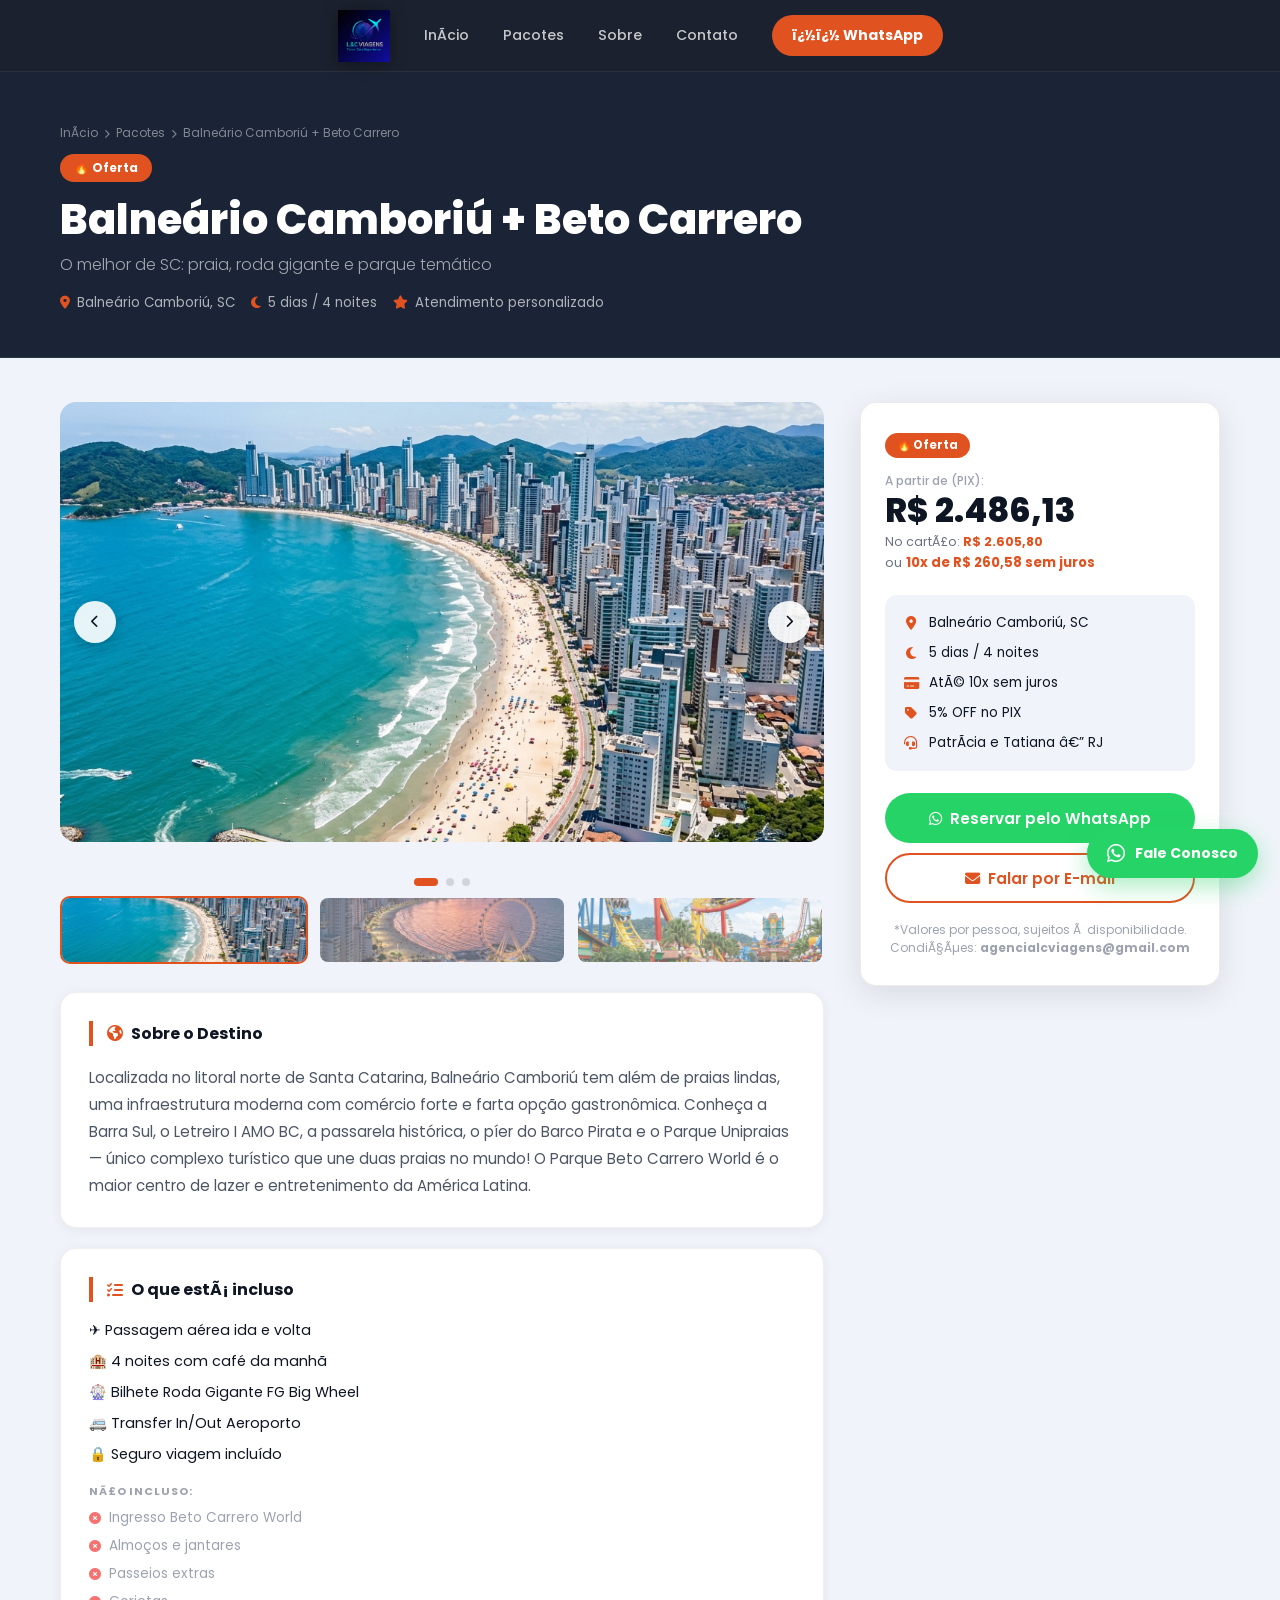
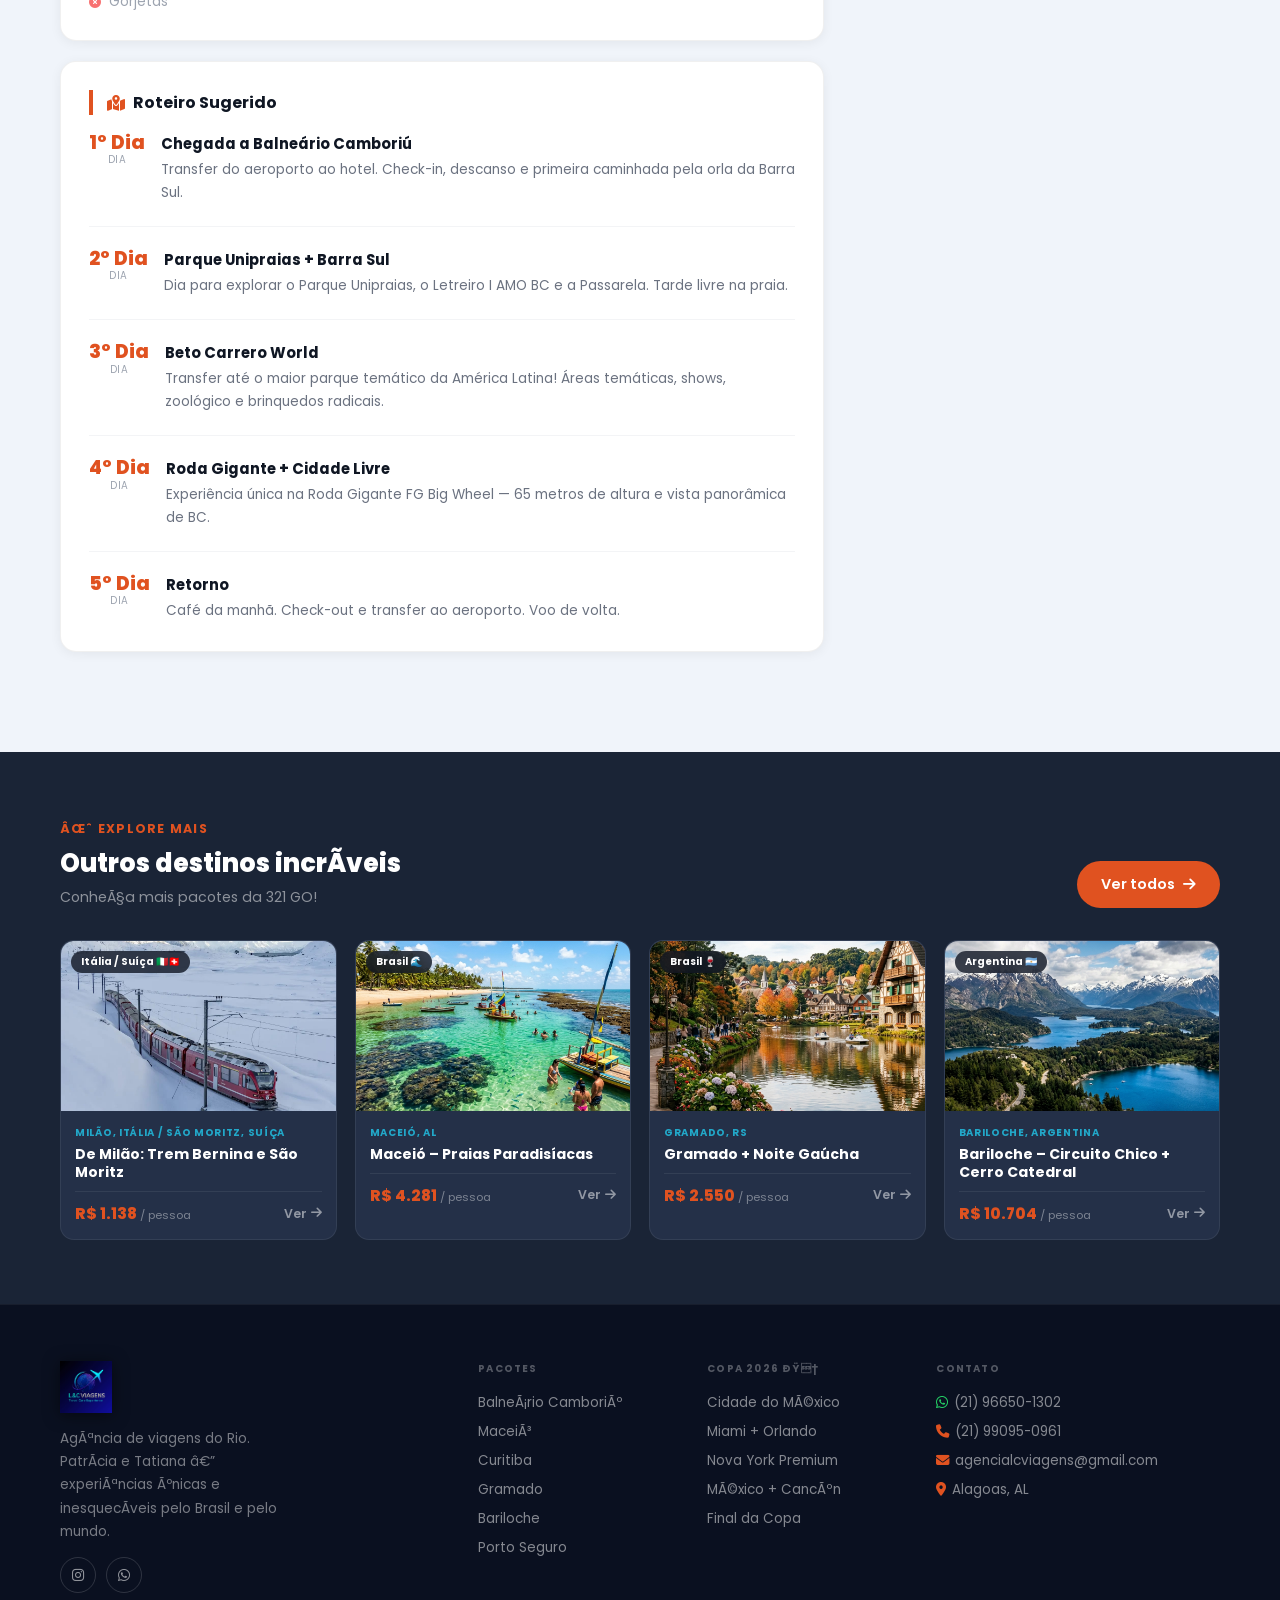
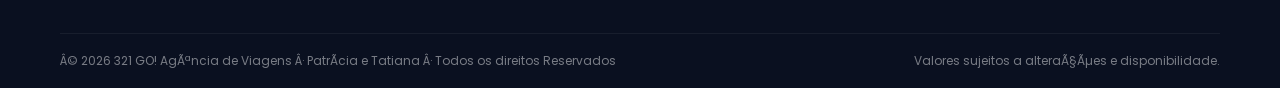
==== pacote.html @ 17bfba1d "LC Viagens - site inicial com pacotes, logo e fotos do cliente" ====
﻿<!DOCTYPE html>
<html lang="pt-BR">
<head>
    <meta charset="UTF-8">
    <meta name="viewport" content="width=device-width, initial-scale=1.0">
    <title>Pacote â€” 321 GO! AgÃªncia de Viagens</title>
    <meta name="description" content="Confira todos os detalhes deste pacote exclusivo da 321 GO! AgÃªncia de Viagens â€” PatrÃ­cia e Tatiana. Rio de Janeiro.">
    <link rel="preconnect" href="https://fonts.googleapis.com">
    <link rel="preconnect" href="https://fonts.gstatic.com" crossorigin>
    <link href="https://fonts.googleapis.com/css2?family=Poppins:ital,wght@0,300;0,400;0,500;0,600;0,700;0,800;1,300;1,400&display=swap" rel="stylesheet">
    <link rel="preload" href="https://cdnjs.cloudflare.com/ajax/libs/font-awesome/6.4.0/css/all.min.css" as="style" onload="this.onload=null;this.rel='stylesheet'">
    <noscript><link rel="stylesheet" href="https://cdnjs.cloudflare.com/ajax/libs/font-awesome/6.4.0/css/all.min.css"></noscript>
    <script src="js/database.js"></script>
    <script src="editor.js?v=8" defer></script>


    <style>
        *, *::before, *::after { margin: 0; padding: 0; box-sizing: border-box; }
        :root {
            --orange:    #E05220;
            --orange-d:  #c04418;
            --blue:      #22A8C9;
            --blue-d:    #178aaa;
            --dark:      #0f1623;
            --dark-2:    #1a2436;
            --dark-3:    #243048;
            --mid:       #3a4a65;
            --light:     #f0f4fa;
            --white:     #ffffff;
            --gold:      #f5c842;
            --wa:        #25D366;
            --r:         16px;
            --hh:        72px;
        }
        html { scroll-behavior: smooth; }
        body {
            font-family: 'Poppins', -apple-system, BlinkMacSystemFont, sans-serif;
            background: var(--light);
            color: var(--dark);
            overflow-x: hidden;
        }
        img { display: block; max-width: 100%; }
        a { text-decoration: none; color: inherit; }
        ul { list-style: none; }
        .container { max-width: 1200px; margin: 0 auto; padding: 0 20px; }

        /* â”€ BTN â”€ */
        .btn {
            display: inline-flex; align-items: center; gap: 8px;
            padding: 13px 24px; border-radius: 50px; font-size: .9rem;
            font-weight: 600; border: none; cursor: pointer;
            transition: all .22s; font-family: inherit;
        }
        .btn-wa     { background: var(--wa); color: #fff; }
        .btn-wa:hover { filter: brightness(1.08); transform: translateY(-2px); box-shadow: 0 8px 22px rgba(37,211,102,.35); }
        .btn-orange { background: var(--orange); color: #fff; }
        .btn-orange:hover { background: var(--orange-d); transform: translateY(-2px); }
        .btn-outline { background: transparent; color: var(--orange); border: 2px solid var(--orange); }
        .btn-outline:hover { background: var(--orange); color: #fff; }
        .btn-block  { width: 100%; justify-content: center; }

        /* â”€ HEADER â”€ */
        #hdr {
            position: sticky; top: 0; height: var(--hh);
            background: rgba(15,22,35,.95); backdrop-filter: blur(16px);
            border-bottom: 1px solid rgba(255,255,255,.07); z-index: 900;
            display: flex; align-items: center;
        }
        .hdr-inner { display: flex; align-items: center; justify-content: space-between; gap: 20px; height: 100%; }
        .hdr-logo img { height: 52px; width: auto; filter: drop-shadow(0 2px 8px rgba(0,0,0,.4)); }
        .hdr-nav { display: flex; align-items: center; gap: 6px; }
        .hdr-nav a { padding: 8px 14px; border-radius: 8px; font-size: .88rem; font-weight: 500; color: rgba(255,255,255,.75); transition: all .2s; }
        .hdr-nav a:hover { color: #fff; background: rgba(255,255,255,.08); }
        .hdr-cta { padding: 10px 20px; background: var(--orange); color: #fff; border-radius: 50px; font-size: .88rem; font-weight: 700; transition: all .22s; }
        .hdr-cta:hover { background: var(--orange-d); transform: translateY(-1px); }
        .burger { display: none; flex-direction: column; gap: 5px; padding: 6px; background: none; border: none; cursor: pointer; }
        .burger span { display: block; width: 22px; height: 2px; background: #fff; border-radius: 2px; transition: all .3s; }

        /* mobile panel */
        #mpanel { display: none; position: fixed; top: var(--hh); left: 0; right: 0; background: rgba(15,22,35,.98); backdrop-filter: blur(20px); padding: 16px 20px 24px; z-index: 899; flex-direction: column; gap: 2px; border-bottom: 1px solid rgba(255,255,255,.08); }
        #mpanel.open { display: flex; }
        #mpanel a { padding: 13px 16px; font-size: .95rem; font-weight: 600; color: rgba(255,255,255,.8); border-radius: 12px; }
        #mpanel a:hover { background: rgba(255,255,255,.06); color: #fff; }

        /* â”€ HERO MINI â”€ */
        .hero-mini { background: var(--dark-2); padding: 52px 0 44px; color: #fff; border-bottom: 1px solid rgba(255,255,255,.07); }
        .breadcrumb { font-size: 12px; color: rgba(255,255,255,.45); margin-bottom: 12px; display: flex; align-items: center; gap: 6px; flex-wrap: wrap; }
        .breadcrumb a { color: rgba(255,255,255,.45); transition: color .2s; }
        .breadcrumb a:hover { color: var(--orange); }
        .hero-mini h1 { font-size: clamp(1.6rem, 3.5vw, 2.6rem); font-weight: 800; margin-bottom: 8px; line-height: 1.15; }
        .hero-mini-sub { font-size: 1rem; color: rgba(255,255,255,.6); font-weight: 300; margin-bottom: 16px; }
        .hero-meta { display: flex; flex-wrap: wrap; gap: 16px; }
        .meta-tag { display: flex; align-items: center; gap: 7px; font-size: .83rem; color: rgba(255,255,255,.65); }
        .meta-tag i { color: var(--orange); }
        .pkg-badge-hero {
            display: inline-block; padding: 5px 14px; border-radius: 50px; font-size: .75rem; font-weight: 700;
            background: var(--orange); color: #fff; margin-bottom: 14px;
        }

        /* â”€ LAYOUT â”€ */
        .pkg-layout { display: grid; grid-template-columns: 1fr 360px; gap: 36px; padding: 44px 0 80px; align-items: start; }

        /* â”€ CAROUSEL â”€ */
        .carousel { border-radius: var(--r); overflow: hidden; margin-bottom: 24px; position: relative; background: var(--dark); }
        .carousel-track { display: flex; transition: transform .42s cubic-bezier(.4,0,.2,1); }
        .carousel-slide { flex: 0 0 100%; }
        .carousel-slide img { width: 100%; height: 440px; object-fit: cover; display: block; }
        .car-btn {
            position: absolute; top: 50%; transform: translateY(-50%);
            width: 42px; height: 42px; border-radius: 50%;
            background: rgba(255,255,255,.9); border: none; cursor: pointer;
            display: flex; align-items: center; justify-content: center;
            color: var(--dark); font-size: 13px; transition: all .2s; z-index: 2;
            box-shadow: 0 4px 14px rgba(0,0,0,.2);
        }
        .car-btn:hover { background: var(--orange); color: #fff; }
        .car-prev { left: 14px; } .car-next { right: 14px; }
        .car-dots { display: flex; justify-content: center; gap: 8px; padding: 12px 0 0; }
        .car-dot { width: 8px; height: 8px; border-radius: 50%; background: #d1d5db; cursor: pointer; transition: all .2s; }
        .car-dot.on { background: var(--orange); width: 24px; border-radius: 4px; }
        .thumbs { display: flex; gap: 10px; margin-top: 10px; }
        .thumb { flex: 1; height: 68px; border-radius: 10px; overflow: hidden; cursor: pointer; border: 2px solid transparent; transition: all .2s; opacity: .6; }
        .thumb img { width: 100%; height: 100%; object-fit: cover; }
        .thumb.on { border-color: var(--orange); opacity: 1; }

        /* â”€ CONTENT BLOCKS â”€ */
        .cblock { background: var(--white); border-radius: var(--r); padding: 28px; margin-bottom: 20px; box-shadow: 0 2px 12px rgba(0,0,0,.06); border: 1px solid rgba(0,0,0,.06); }
        .cblock-title { font-size: 1rem; font-weight: 700; color: var(--dark); border-left: 4px solid var(--orange); padding-left: 14px; margin-bottom: 18px; display: flex; align-items: center; gap: 8px; }
        .pkg-desc { font-size: .94rem; color: #4b5563; line-height: 1.8; }

        .incluso-list { display: flex; flex-direction: column; gap: 10px; }
        .incluso-list li { display: flex; align-items: flex-start; gap: 10px; font-size: .9rem; color: var(--dark); }
        .incluso-list li i { color: var(--wa); font-size: 13px; flex-shrink: 0; margin-top: 2px; }
        .nao-incluso-label { font-size: 11px; font-weight: 700; text-transform: uppercase; letter-spacing: .08em; color: #9ca3af; margin-top: 18px; margin-bottom: 8px; display: block; }
        .nao-incluso-list { display: flex; flex-direction: column; gap: 8px; }
        .nao-incluso-list li { display: flex; align-items: center; gap: 8px; font-size: .85rem; color: #9ca3af; }
        .nao-incluso-list li i { color: #f87171; font-size: 12px; flex-shrink: 0; }

        /* roteiro */
        .rot-item { display: flex; gap: 16px; padding-bottom: 22px; margin-bottom: 22px; border-bottom: 1px solid #f3f4f6; }
        .rot-item:last-child { border-bottom: none; margin-bottom: 0; padding-bottom: 0; }
        .rot-day { flex-shrink: 0; text-align: center; min-width: 44px; }
        .rot-day-num { font-size: 1.2rem; font-weight: 800; color: var(--orange); line-height: 1; }
        .rot-day-lbl { font-size: 10px; text-transform: uppercase; letter-spacing: .06em; color: #9ca3af; }
        .rot-body h4 { font-size: .93rem; font-weight: 700; color: var(--dark); margin-bottom: 4px; }
        .rot-body p  { font-size: .85rem; color: #6b7280; line-height: 1.65; }

        /* â”€ SIDEBAR â”€ */
        .sidebar { position: sticky; top: calc(var(--hh) + 20px); }
        .price-card { background: var(--white); border-radius: var(--r); padding: 28px 24px; box-shadow: 0 8px 32px rgba(0,0,0,.1); border: 1px solid rgba(0,0,0,.08); }
        .price-from { font-size: .75rem; color: #9ca3af; margin-bottom: 4px; font-weight: 500; }
        .price-pix  { font-size: .78rem; color: #6b7280; margin-bottom: 2px; }
        .price-pix strong { color: var(--orange); }
        .price-num  { font-size: 2.1rem; font-weight: 800; color: var(--dark); line-height: 1; margin-bottom: 6px; }
        .price-parc { font-size: .82rem; color: #6b7280; margin-bottom: 22px; }
        .price-parc strong { color: var(--orange); }
        .price-meta { display: flex; flex-direction: column; gap: 10px; margin-bottom: 22px; padding: 18px; background: var(--light); border-radius: 12px; }
        .pm-row { display: flex; align-items: center; gap: 10px; font-size: .85rem; color: var(--dark); }
        .pm-row i { color: var(--orange); width: 16px; text-align: center; flex-shrink: 0; }
        .price-card .btn { width: 100%; justify-content: center; margin-bottom: 10px; height: 50px; font-size: .95rem; }
        .price-note { font-size: .75rem; color: #9ca3af; text-align: center; margin-top: 8px; }
        .price-badge { display: inline-block; padding: 4px 12px; background: var(--orange); color: #fff; border-radius: 50px; font-size: .72rem; font-weight: 700; margin-bottom: 14px; }

        /* â”€ OUTROS PACOTES â”€ */
        .outros { background: var(--dark-2); padding: 64px 0; }
        .outros-hdr { display: flex; align-items: flex-end; justify-content: space-between; gap: 20px; margin-bottom: 32px; }
        .outros-hdr h2 { font-size: 1.6rem; font-weight: 800; color: #fff; }
        .outros-hdr p { font-size: .88rem; color: rgba(255,255,255,.5); margin-top: 4px; }
        .cards-row { display: grid; grid-template-columns: repeat(4,1fr); gap: 18px; }

        .card-link { display: block; border-radius: 14px; overflow: hidden; background: var(--dark-3); border: 1px solid rgba(255,255,255,.07); transition: all .3s; color: inherit; }
        .card-link:hover { transform: translateY(-6px); border-color: rgba(224,82,32,.3); box-shadow: 0 16px 40px rgba(0,0,0,.3); }
        .card-img { position: relative; height: 170px; overflow: hidden; }
        .card-img img { width: 100%; height: 100%; object-fit: cover; transition: transform .45s; }
        .card-link:hover .card-img img { transform: scale(1.07); }
        .card-flag { position: absolute; top: 10px; left: 10px; background: rgba(15,22,35,.8); backdrop-filter: blur(6px); padding: 3px 10px; border-radius: 50px; font-size: 10px; font-weight: 700; color: #fff; white-space: nowrap; }
        .card-body { padding: 14px; }
        .card-dest  { font-size: 10px; color: #22A8C9; font-weight: 700; text-transform: uppercase; letter-spacing: .07em; margin-bottom: 4px; }
        .card-body h3 { font-size: .88rem; font-weight: 700; color: #fff; margin-bottom: 10px; line-height: 1.3; }
        .card-foot { display: flex; align-items: center; justify-content: space-between; border-top: 1px solid rgba(255,255,255,.07); padding-top: 10px; }
        .card-price { font-size: .95rem; font-weight: 800; color: var(--orange); }
        .card-price small { font-size: .7rem; color: rgba(255,255,255,.4); font-weight: 400; }
        .card-arr { font-size: .78rem; color: rgba(255,255,255,.5); font-weight: 600; display: flex; align-items: center; gap: 4px; transition: all .2s; }
        .card-link:hover .card-arr { gap: 8px; color: var(--orange); }

        /* â”€ FOOTER â”€ */
        footer { background: #0a1020; color: rgba(255,255,255,.45); padding: 56px 0 0; border-top: 1px solid rgba(255,255,255,.06); }
        .ft-top { display: grid; grid-template-columns: 2fr 1fr 1fr 1.5fr; gap: 40px; padding-bottom: 40px; }
        .ft-logo { height: 52px; width: auto; margin-bottom: 14px; filter: drop-shadow(0 2px 8px rgba(0,0,0,.5)); }
        .ft-brand p { font-size: .85rem; line-height: 1.7; max-width: 230px; }
        footer h5 { font-size: 10px; font-weight: 700; letter-spacing: .12em; text-transform: uppercase; color: rgba(255,255,255,.3); margin-bottom: 16px; }
        .ft-links { display: flex; flex-direction: column; gap: 9px; }
        .ft-links a, .ft-links span { font-size: .84rem; color: rgba(255,255,255,.5); transition: color .2s; }
        .ft-links a:hover { color: var(--orange); }
        .ft-bottom { border-top: 1px solid rgba(255,255,255,.06); padding: 18px 0; display: flex; justify-content: space-between; align-items: center; font-size: .75rem; gap: 12px; flex-wrap: wrap; }

        /* â”€ WA FLOAT â”€ */
        .wa-float { position: fixed; bottom: 22px; right: 22px; z-index: 888; display: flex; align-items: center; gap: 10px; padding: 14px 20px; background: var(--wa); color: #fff; border-radius: 50px; font-weight: 700; font-size: .88rem; box-shadow: 0 8px 24px rgba(37,211,102,.4); transition: all .25s; animation: wap-pulse 3s ease infinite; }
        .wa-float:hover { transform: translateY(-3px) scale(1.03); box-shadow: 0 12px 32px rgba(37,211,102,.55); }
        @keyframes wap-pulse { 0%,100%{box-shadow:0 8px 24px rgba(37,211,102,.4)} 50%{box-shadow:0 8px 40px rgba(37,211,102,.65)} }

        /* â”€ RESPONSIVE â”€ */
        @media(max-width:900px) {
            .pkg-layout { grid-template-columns: 1fr; }
            .sidebar { position: static; }
            .cards-row { grid-template-columns: repeat(2,1fr); }
        }
        @media(max-width:768px) {
            :root { --hh: 64px; }
            .hdr-nav { display: none; }
            .hdr-cta { display: none; }
            .burger { display: flex; }
            .carousel-slide img { height: 280px; }
            .thumbs { gap: 7px; }
            .thumb { height: 54px; }
            .ft-top { grid-template-columns: 1fr 1fr; gap: 24px; }
            .ft-bottom { flex-direction: column; text-align: center; }
            .wa-float span { display: none; }
            .wa-float { border-radius: 50%; width: 56px; height: 56px; padding: 0; justify-content: center; }
        }
        @media(max-width:480px) {
            .container { padding: 0 16px; }
            .carousel-slide img { height: 230px; }
            .cards-row { grid-template-columns: 1fr; }
            .cblock { padding: 20px 16px; }
            .price-card { padding: 22px 18px; }
            .ft-top { grid-template-columns: 1fr; gap: 20px; }
        }
    </style>
</head>
<body>

<!-- HEADER -->
<header id="hdr">
    <div class="container">
        <div class="hdr-inner">
            <a href="index.html" class="hdr-logo">
                <img src="imagens/logo_lc.jfif" alt="321 GO! AgÃªncia de Viagens">
            </a>
            <nav class="hdr-nav">
                <a href="index.html">InÃ­cio</a>
                <a href="index.html#pacotes">Pacotes</a>
                <a href="index.html#sobre">Sobre</a>
                <a href="index.html#contato">Contato</a>
            </nav>
            <a href="https://wa.me/5582988017594?text=OlÃ¡%2C+visitei+o+site+e+quero+saber+mais!" class="hdr-cta" target="_blank" rel="noopener">ï¿½ï¿½ WhatsApp</a>
            <button class="burger" id="burger" aria-label="Menu">
                <span></span><span></span><span></span>
            </button>
        </div>
    </div>
</header>
<nav id="mpanel">
    <a href="index.html">InÃ­cio</a>
    <a href="index.html#pacotes">Pacotes</a>
    <a href="index.html#sobre">Sobre</a>
    <a href="index.html#contato">Contato</a>
</nav>

<!-- HERO MINI -->
<div class="hero-mini">
    <div class="container">
        <div class="breadcrumb">
            <a href="index.html">InÃ­cio</a>
            <i class="fa-solid fa-chevron-right" style="font-size:9px"></i>
            <a href="index.html#pacotes">Pacotes</a>
            <i class="fa-solid fa-chevron-right" style="font-size:9px"></i>
            <span id="breadcrumb-title">Carregandoâ€¦</span>
        </div>
        <div class="pkg-badge-hero" id="pkg-badge" data-eid="pkg-badge" data-elabel="Badge do Pacote">â€¦</div>
        <h1 id="pkg-title" data-eid="pkg-title" data-elabel="TÃ­tulo do Pacote">Carregandoâ€¦</h1>
        <p class="hero-mini-sub" id="pkg-subtitle" data-eid="pkg-subtitle" data-elabel="SubtÃ­tulo do Pacote"></p>
        <div class="hero-meta">
            <div class="meta-tag"><i class="fa-solid fa-location-dot"></i><span id="meta-loc">â€”</span></div>
            <div class="meta-tag"><i class="fa-solid fa-moon"></i><span id="meta-dur">â€”</span></div>
            <div class="meta-tag"><i class="fa-solid fa-star"></i> Atendimento personalizado</div>
        </div>
    </div>
</div>

<!-- CONTEÃšDO -->
<div class="container">
    <div class="pkg-layout">

        <!-- COLUNA PRINCIPAL -->
        <div class="main">
            <!-- CAROUSEL -->
            <div class="carousel" id="carousel">
                <div class="carousel-track" id="track"></div>
                <button class="car-btn car-prev" onclick="carMove(-1)" aria-label="Anterior"><i class="fa-solid fa-chevron-left"></i></button>
                <button class="car-btn car-next" onclick="carMove(1)"  aria-label="PrÃ³ximo"><i class="fa-solid fa-chevron-right"></i></button>
            </div>
            <div class="car-dots" id="car-dots"></div>
            <div class="thumbs" id="thumbs"></div>

            <!-- SOBRE O DESTINO -->
            <div class="cblock" style="margin-top:28px">
                <div class="cblock-title"><i class="fa-solid fa-earth-americas" style="color:var(--orange)"></i>Sobre o Destino</div>
                <p class="pkg-desc" id="pkg-desc" data-eid="pkg-desc" data-elabel="DescriÃ§Ã£o do Destino">Carregandoâ€¦</p>
            </div>

            <!-- INCLUSO / NÃƒO INCLUSO -->
            <div class="cblock">
                <div class="cblock-title"><i class="fa-solid fa-list-check" style="color:var(--orange)"></i>O que estÃ¡ incluso</div>
                <ul class="incluso-list" id="incluso-list"></ul>
                <span class="nao-incluso-label">NÃ£o incluso:</span>
                <ul class="nao-incluso-list" id="nao-incluso-list"></ul>
            </div>

            <!-- ROTEIRO -->
            <div class="cblock">
                <div class="cblock-title"><i class="fa-solid fa-map-location-dot" style="color:var(--orange)"></i>Roteiro Sugerido</div>
                <div id="roteiro-list"></div>
            </div>
        </div>

        <!-- SIDEBAR -->
        <aside class="sidebar">
            <div class="price-card">
                <div class="price-badge" id="sb-badge">â€¦</div>
                <p class="price-from">A partir de (PIX):</p>
                <div class="price-num" id="price-num" data-eid="pkg-price" data-elabel="PreÃ§o do Pacote">R$ â€”</div>
                <p class="price-pix" id="price-pix-info" data-eid="pkg-price-cartao" data-elabel="PreÃ§o no CartÃ£o"></p>
                <p class="price-parc" id="price-parc" data-eid="pkg-parcelas" data-elabel="Parcelas"></p>
                <div class="price-meta">
                    <div class="pm-row"><i class="fa-solid fa-location-dot"></i><span id="sb-loc">â€”</span></div>
                    <div class="pm-row"><i class="fa-solid fa-moon"></i><span id="sb-dur">â€”</span></div>
                    <div class="pm-row"><i class="fa-solid fa-credit-card"></i><span data-eid="pkg-parcelamento" data-elabel="Info Parcelamento">AtÃ© 10x sem juros</span></div>
                    <div class="pm-row"><i class="fa-solid fa-tag"></i><span data-eid="pkg-desconto" data-elabel="Desconto / Oferta">5% OFF no PIX</span></div>
                    <div class="pm-row"><i class="fa-solid fa-headset"></i><span data-eid="pkg-atendimento" data-elabel="Atendimento">PatrÃ­cia e Tatiana â€” RJ</span></div>
                </div>
                <a href="#" id="btn-wa" class="btn btn-wa" style="font-size:.95rem;height:50px;margin-bottom:10px;" data-eid="pkg-btn-wa" data-elabel="BotÃ£o WhatsApp â€“ Reserva">
                    <i class="fab fa-whatsapp"></i> Reservar pelo WhatsApp
                </a>
                <a href="index.html#contato" class="btn btn-outline">
                    <i class="fa-solid fa-envelope"></i> Falar por E-mail
                </a>
                <p class="price-note">*Valores por pessoa, sujeitos Ã  disponibilidade. CondiÃ§Ãµes: <strong>agencialcviagens@gmail.com</strong></p>
            </div>
        </aside>

    </div>
</div>

<!-- OUTROS PACOTES -->
<section class="outros">
    <div class="container">
        <div class="outros-hdr">
            <div>
                <p style="font-size:.78rem;color:var(--orange);text-transform:uppercase;font-weight:700;letter-spacing:.1em;margin-bottom:6px">âœˆ Explore mais</p>
                <h2>Outros destinos incrÃ­veis</h2>
                <p>ConheÃ§a mais pacotes da 321 GO!</p>
            </div>
            <a href="index.html#pacotes" class="btn btn-orange" style="flex-shrink:0">Ver todos <i class="fa-solid fa-arrow-right"></i></a>
        </div>
        <div class="cards-row" id="outros-cards"></div>
    </div>
</section>

<!-- FOOTER -->
<footer>
    <div class="container">
        <div class="ft-top">
            <div class="ft-brand">
                <img src="imagens/logo_lc.jfif" alt="321 GO!" class="ft-logo">
                <p>AgÃªncia de viagens do Rio. PatrÃ­cia e Tatiana â€” experiÃªncias Ãºnicas e inesquecÃ­veis pelo Brasil e pelo mundo.</p>
                <div style="display:flex;gap:10px;margin-top:14px">
                    <a href="https://instagram.com/lc_viagenss" target="_blank" style="width:36px;height:36px;border-radius:50%;border:1px solid rgba(255,255,255,.15);display:flex;align-items:center;justify-content:center;color:rgba(255,255,255,.55);font-size:14px;transition:all .2s" aria-label="Instagram">
                        <i class="fab fa-instagram"></i></a>
                    <a href="https://wa.me/5582988017594" style="width:36px;height:36px;border-radius:50%;border:1px solid rgba(255,255,255,.15);display:flex;align-items:center;justify-content:center;color:rgba(255,255,255,.55);font-size:14px;transition:all .2s" aria-label="WhatsApp">
                        <i class="fab fa-whatsapp"></i></a>
                </div>
            </div>
            <div>
                <h5>Pacotes</h5>
                <div class="ft-links">
                    <a href="pacote.html?id=balneario">BalneÃ¡rio CamboriÃº</a>
                    <a href="pacote.html?id=maceio">MaceiÃ³</a>
                    <a href="pacote.html?id=curitiba">Curitiba</a>
                    <a href="pacote.html?id=gramado">Gramado</a>
                    <a href="pacote.html?id=bariloche">Bariloche</a>
                    <a href="pacote.html?id=porto">Porto Seguro</a>
                </div>
            </div>
            <div>
                <h5>Copa 2026 ðŸ†</h5>
                <div class="ft-links">
                    <a href="pacote.html?id=copa_mexico">Cidade do MÃ©xico</a>
                    <a href="pacote.html?id=copa_miami">Miami + Orlando</a>
                    <a href="pacote.html?id=copa_ny">Nova York Premium</a>
                    <a href="pacote.html?id=copa_cancun">MÃ©xico + CancÃºn</a>
                    <a href="pacote.html?id=copa_final">Final da Copa</a>
                </div>
            </div>
            <div>
                <h5>Contato</h5>
                <div class="ft-links">
                    <a href="https://wa.me/5582988017594"><i class="fab fa-whatsapp" style="color:var(--wa);margin-right:6px"></i>(21) 96650-1302</a>
                    <span><i class="fa-solid fa-phone" style="color:var(--orange);margin-right:6px"></i>(21) 99095-0961</span>
                    <span><i class="fa-solid fa-envelope" style="color:var(--orange);margin-right:6px"></i>agencialcviagens@gmail.com</span>
                    <span><i class="fa-solid fa-location-dot" style="color:var(--orange);margin-right:6px"></i>Alagoas, AL</span>
                </div>
            </div>
        </div>
        <div class="ft-bottom">
            <span>Â© 2026 321 GO! AgÃªncia de Viagens Â· PatrÃ­cia e Tatiana Â· Todos os direitos Reservados</span>
            <span>Valores sujeitos a alteraÃ§Ãµes e disponibilidade.</span>
        </div>
    </div>
</footer>

<!-- WA FLOAT -->
<a href="https://wa.me/5582988017594?text=OlÃ¡%2C+gostaria+de+saber+mais+sobre+os+pacotes!" class="wa-float" target="_blank" rel="noopener" aria-label="WhatsApp">
    <i class="fab fa-whatsapp" style="font-size:1.3rem"></i>
    <span>Fale Conosco</span>
</a>

<script>
// â”€â”€ Boot: carrega CMS e aplica __db_overrides ao DB ANTES de renderizar â”€â”€
document.addEventListener('DOMContentLoaded', async () => {

    const id = new URLSearchParams(location.search).get('id') || 'balneario';

    // 1. Busca CMS do servidor (sempre, nÃ£o sÃ³ para pacotes novos)
    let srvCms = {};
    try {
        const r = await fetch('/api/content?_=' + Date.now());
        if (r.ok) srvCms = await r.json();
    } catch (_) {}

    // 2. Mescla com rascunho local (admin em modo editor)
    let localCms = {};
    try {
        localCms = JSON.parse(localStorage.getItem('lc_cms_v1') || '{}');
    } catch (_) {}

    // CMS final = servidor + rascunho local (local tem prioridade)
    const cms = Object.assign({}, srvCms, localCms);

    // ExpÃµe globalmente para o editor.js usar
    window.__LC_SRV_CMS = srvCms;

    // 3. Aplica __db_overrides ao DB â€” FONTE ÃšNICA DE VERDADE
    // Isso garante que pacote.html mostre os mesmos valores que a home
    if (cms.__db_overrides && typeof cms.__db_overrides === 'object') {
        Object.entries(cms.__db_overrides).forEach(([pkgId, overrides]) => {
            if (DB[pkgId] && typeof overrides === 'object') {
                Object.assign(DB[pkgId], overrides);
            }
        });
    }

    // 4. Mescla pacotes novos criados pelo editor
    if (cms.__new_packages && typeof cms.__new_packages === 'object') {
        Object.entries(cms.__new_packages).forEach(([pkgId, pkg]) => {
            if (!pkg.category) pkg.category = 'nacional';
            DB[pkgId] = pkg;
        });
    }

    // 5. Renderiza o pacote com o DB jÃ¡ atualizado
    renderPacote(id, cms);

    // 6. Aplica overrides de texto/imagem do CMS nos elementos renderizados
    applyPacoteCmsOverrides(id, cms);
});

function renderPacote(id, cms) {
    cms = cms || {};
    const pkg = DB[id] || DB.balneario;

    // Helper: lÃª valor do CMS se existir, senÃ£o usa o DB
    // Suporta tanto "gramado-pkg-price" (pacote.html) quanto "pix-gramado" (home)
    function cmsText(eid) {
        const d = cms[eid];
        if (!d) return null;
        if (d.html != null) return d.html.replace(/<[^>]+>/g,'').replace(/&nbsp;/g,' ').trim();
        if (d.text != null) return d.text.trim();
        return null;
    }
    function cmsHtml(eid) {
        const d = cms[eid];
        return (d && d.html != null) ? d.html : null;
    }

    // Prefixar eids com ID do pacote
    ['pkg-badge','pkg-title','pkg-subtitle','pkg-desc',
     'pkg-price','pkg-price-cartao','pkg-parcelas','pkg-btn-wa',
     'pkg-parcelamento','pkg-desconto','pkg-atendimento'].forEach(function(eid) {
        const el = document.querySelector('[data-eid="' + eid + '"]');
        if (el) el.dataset.eid = id + '-' + eid;
    });

    // Valores com prioridade: CMS > DB
    const price      = cmsText(id+'-pkg-price')      || pkg.price;
    const priceCartao= cmsText(id+'-pkg-price-cartao')|| pkg.priceCartao;
    const parcelas   = cmsText(id+'-pkg-parcelas')    || pkg.parcelas;
    const title      = cmsText(id+'-pkg-title')       || pkg.title;
    const subtitle   = cmsText(id+'-pkg-subtitle')    || pkg.subtitle;
    const badge      = cmsText(id+'-pkg-badge')       || pkg.badge;
    const desc       = cmsText(id+'-pkg-desc')        || pkg.desc;

    document.title = title + ' â€” 321 GO! AgÃªncia de Viagens';
    document.getElementById('breadcrumb-title').textContent = title;
    document.getElementById('pkg-title').textContent        = title;
    document.getElementById('pkg-subtitle').textContent     = subtitle;
    document.getElementById('pkg-badge').textContent        = badge;
    document.getElementById('sb-badge').textContent         = badge;
    document.getElementById('meta-loc').textContent         = pkg.location;
    document.getElementById('meta-dur').textContent         = pkg.duration;
    document.getElementById('pkg-desc').textContent         = desc;
    document.getElementById('sb-loc').textContent           = pkg.location;
    document.getElementById('sb-dur').textContent           = pkg.duration;
    document.getElementById('price-num').textContent        = 'R$ ' + price;
    document.getElementById('price-parc').innerHTML         = 'ou <strong>' + parcelas + '</strong>';
    if (priceCartao) {
        // priceCartao pode ser "2.550,50" (do DB) ou "No cartÃ£o: R$ 2.550,50" (do CMS antigo)
        const numOnly = priceCartao.replace(/^No cart[aÃ£]o:\s*/i,'').replace(/^R\$\s*/,'').replace(/<[^>]+>/g,'').trim();
        document.getElementById('price-pix-info').innerHTML = 'No cartÃ£o: <strong>R$ ' + numOnly + '</strong>';
    }

    // â”€â”€ WhatsApp â”€â”€
    const waMsg = encodeURIComponent(
        `OlÃ¡, PatrÃ­cia e Tatiana! 321 GO!\n\n` +
        `Tenho interesse no pacote *${pkg.title}*\n\n` +
        `ðŸ“ Destino: ${pkg.location}\n` +
        `ðŸŒ™ PerÃ­odo: ${pkg.duration}\n` +
        `ðŸ‘¥ Qtd de Pessoas: \n` +
        `ðŸ“… Data Pretendida: \n\n` +
        `Vim pelo site e aguardo retorno!`
    );
    document.getElementById('btn-wa').href = `https://wa.me/${SITE.whatsapp}?text=${waMsg}`;

    // â”€â”€ Carrossel â”€â”€
    const track  = document.getElementById('track');
    const dotsEl = document.getElementById('car-dots');
    const thumbsEl = document.getElementById('thumbs');
    let cur = 0;

    pkg.images.forEach((src, i) => {
        const eid = id + '-pkg-img-' + i;
        const slide = document.createElement('div');
        slide.className = 'carousel-slide';
        const img = document.createElement('img');
        img.src = src; img.alt = pkg.title + ' ' + (i+1);
        img.loading = i === 0 ? 'eager' : 'lazy';
        img.dataset.eid = eid;
        img.dataset.elabel = pkg.title + ' â€“ Foto ' + (i+1);
        slide.appendChild(img); track.appendChild(slide);

        const dot = document.createElement('div');
        dot.className = 'car-dot' + (i===0?' on':'');
        dot.onclick = () => goTo(i);
        dotsEl.appendChild(dot);

        const th = document.createElement('div');
        th.className = 'thumb' + (i===0?' on':'');
        th.onclick = () => goTo(i);
        const ti = document.createElement('img');
        ti.src = src; ti.alt = ''; ti.loading = 'lazy';
        ti.dataset.eid = eid; // mesmo eid: atualiza slide e miniatura juntos
        th.appendChild(ti); thumbsEl.appendChild(th);
    });

    function goTo(idx) {
        cur = idx;
        track.style.transform = `translateX(-${idx * 100}%)`;
        document.querySelectorAll('.car-dot').forEach((d,i) => d.classList.toggle('on', i===idx));
        document.querySelectorAll('.thumb').forEach((t,i) => t.classList.toggle('on', i===idx));
    }
    window.carMove = (dir) => goTo((cur + dir + pkg.images.length) % pkg.images.length);

    let startX = 0;
    track.addEventListener('touchstart', e => startX = e.touches[0].clientX, {passive:true});
    track.addEventListener('touchend',   e => {
        const diff = startX - e.changedTouches[0].clientX;
        if (Math.abs(diff) > 40) carMove(diff > 0 ? 1 : -1);
    });

    // â”€â”€ Incluso / NÃ£o incluso â”€â”€
    const inclEl = document.getElementById('incluso-list');
    pkg.incluso.forEach((item, idx) => {
        const li = document.createElement('li');
        const eid = id + '-incluso-' + idx;
        li.dataset.eid    = eid;
        li.dataset.elabel = 'Incluso ' + (idx + 1);
        li.className = 'go-incluso';
        li.style.cursor = 'default';
        li.textContent = item;
        inclEl.appendChild(li);
    });
    if (pkg.nao_incluso) {
        const nEl = document.getElementById('nao-incluso-list');
        pkg.nao_incluso.forEach(item => {
            const li = document.createElement('li');
            li.innerHTML = `<i class="fa-solid fa-circle-xmark"></i> ${item}`;
            nEl.appendChild(li);
        });
    }

    // â”€â”€ Roteiro â”€â”€
    const rotEl = document.getElementById('roteiro-list');
    pkg.roteiro.forEach((r, i) => {
        const div = document.createElement('div');
        div.className = 'rot-item';
        const num = r.dia.replace('â”¬â•‘ Dia','').replace('st','').replace('nd','').replace('rd','').replace('th','').trim();
        div.innerHTML = `
            <div class="rot-day">
                <div class="rot-day-num">${num}</div>
                <div class="rot-day-lbl">dia</div>
            </div>
            <div class="rot-body">
                <h4>${r.title}</h4>
                <p>${r.desc}</p>
            </div>`;
        rotEl.appendChild(div);
    });

    // Usa o mapa de imagens centralizado do database.js
    const thumbMap = (typeof THUMB !== 'undefined') ? THUMB : {};

    const outros = Object.keys(DB).filter(k => k !== id).slice(0, 4);

    const cardsEl = document.getElementById('outros-cards');
    outros.forEach(k => {
        const p = DB[k];
        const card = document.createElement('a');
        card.href = `pacote.html?id=${k}`;
        card.className = 'card-link';
        card.innerHTML = `
            <div class="card-img">
                <img src="${thumbMap[k]||pkg.images[0]}" alt="${p.title}" loading="lazy">
                <div class="card-flag">${p.flag}</div>
            </div>
            <div class="card-body">
                <div class="card-dest">${p.location}</div>
                <h3>${p.title}</h3>
                <div class="card-foot">
                    <div class="card-price">R$ ${p.price.split(',')[0]} <small>/ pessoa</small></div>
                    <span class="card-arr">Ver <i class="fa-solid fa-arrow-right"></i></span>
                </div>
            </div>`;
        cardsEl.appendChild(card);
    });
} // fim renderPacote

// â”€â”€ Aplica overrides do CMS nos elementos apÃ³s renderizar (editor visual) â”€â”€
// NecessÃ¡rio para que o editor mostre os valores corretos ao abrir a pÃ¡gina
function applyPacoteCmsOverrides(id, cms) {
    try {
        if (!cms) {
            const localCms = JSON.parse(localStorage.getItem('lc_cms_v1') || '{}');
            const srvCms   = window.__LC_SRV_CMS || {};
            cms = Object.assign({}, srvCms, localCms);
        }
        document.querySelectorAll('[data-eid]').forEach(el => {
            const d = cms[el.dataset.eid];
            if (!d) return;
            if (d.html  != null) el.innerHTML   = d.html;
            if (d.text  != null) el.textContent = d.text;
            if (d.src   != null && el.tagName === 'IMG') el.src = d.src;
            if (d.style && typeof d.style === 'object') Object.assign(el.style, d.style);
        });
    } catch (_) {}
}

// â”€â”€ Mobile menu â”€â”€
const burger = document.getElementById('burger');
const panel  = document.getElementById('mpanel');
burger.addEventListener('click', () => {
    burger.classList.toggle('open');
    panel.classList.toggle('open');
    const spans = burger.querySelectorAll('span');
    if (burger.classList.contains('open')) {
        spans[0].style.transform = 'translateY(7px) rotate(45deg)';
        spans[1].style.opacity = '0';
        spans[2].style.transform = 'translateY(-7px) rotate(-45deg)';
    } else {
        spans.forEach(s => { s.style.transform = ''; s.style.opacity = ''; });
    }
});
</script>
</body>
</html>
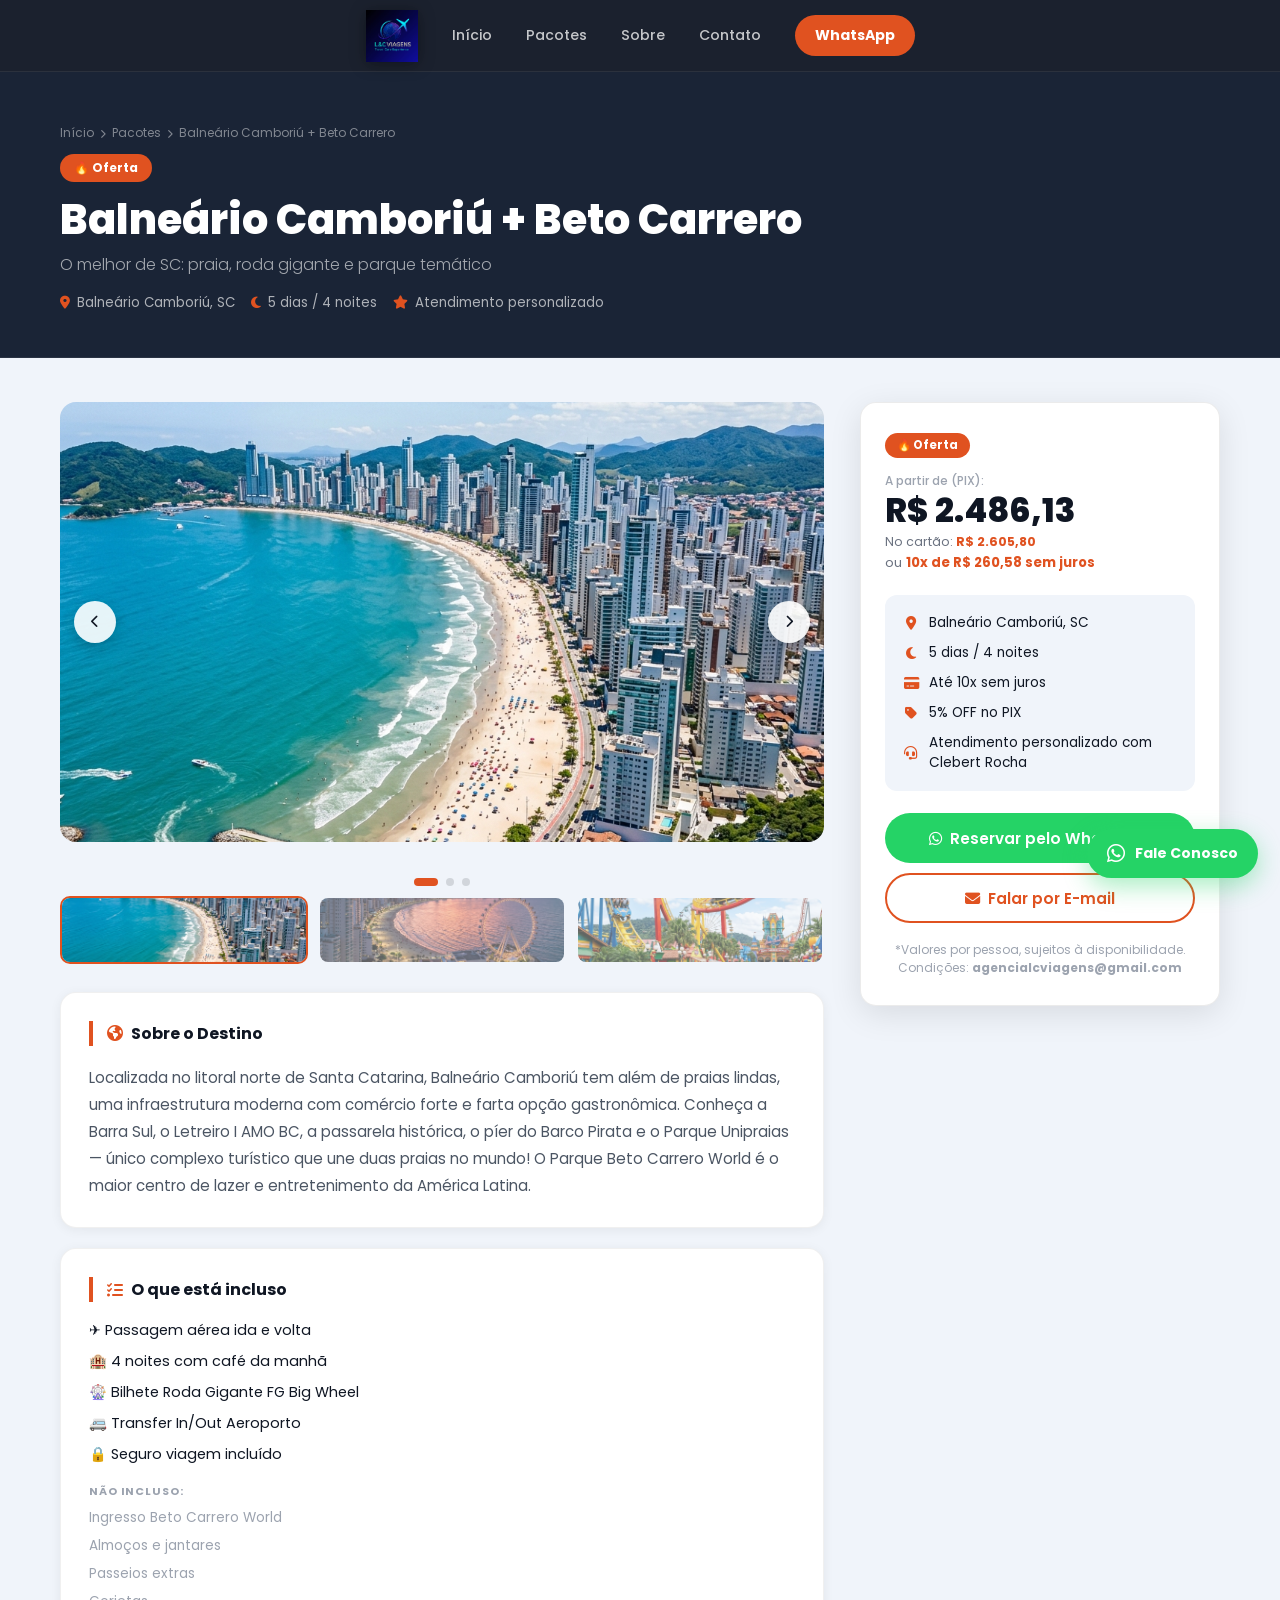
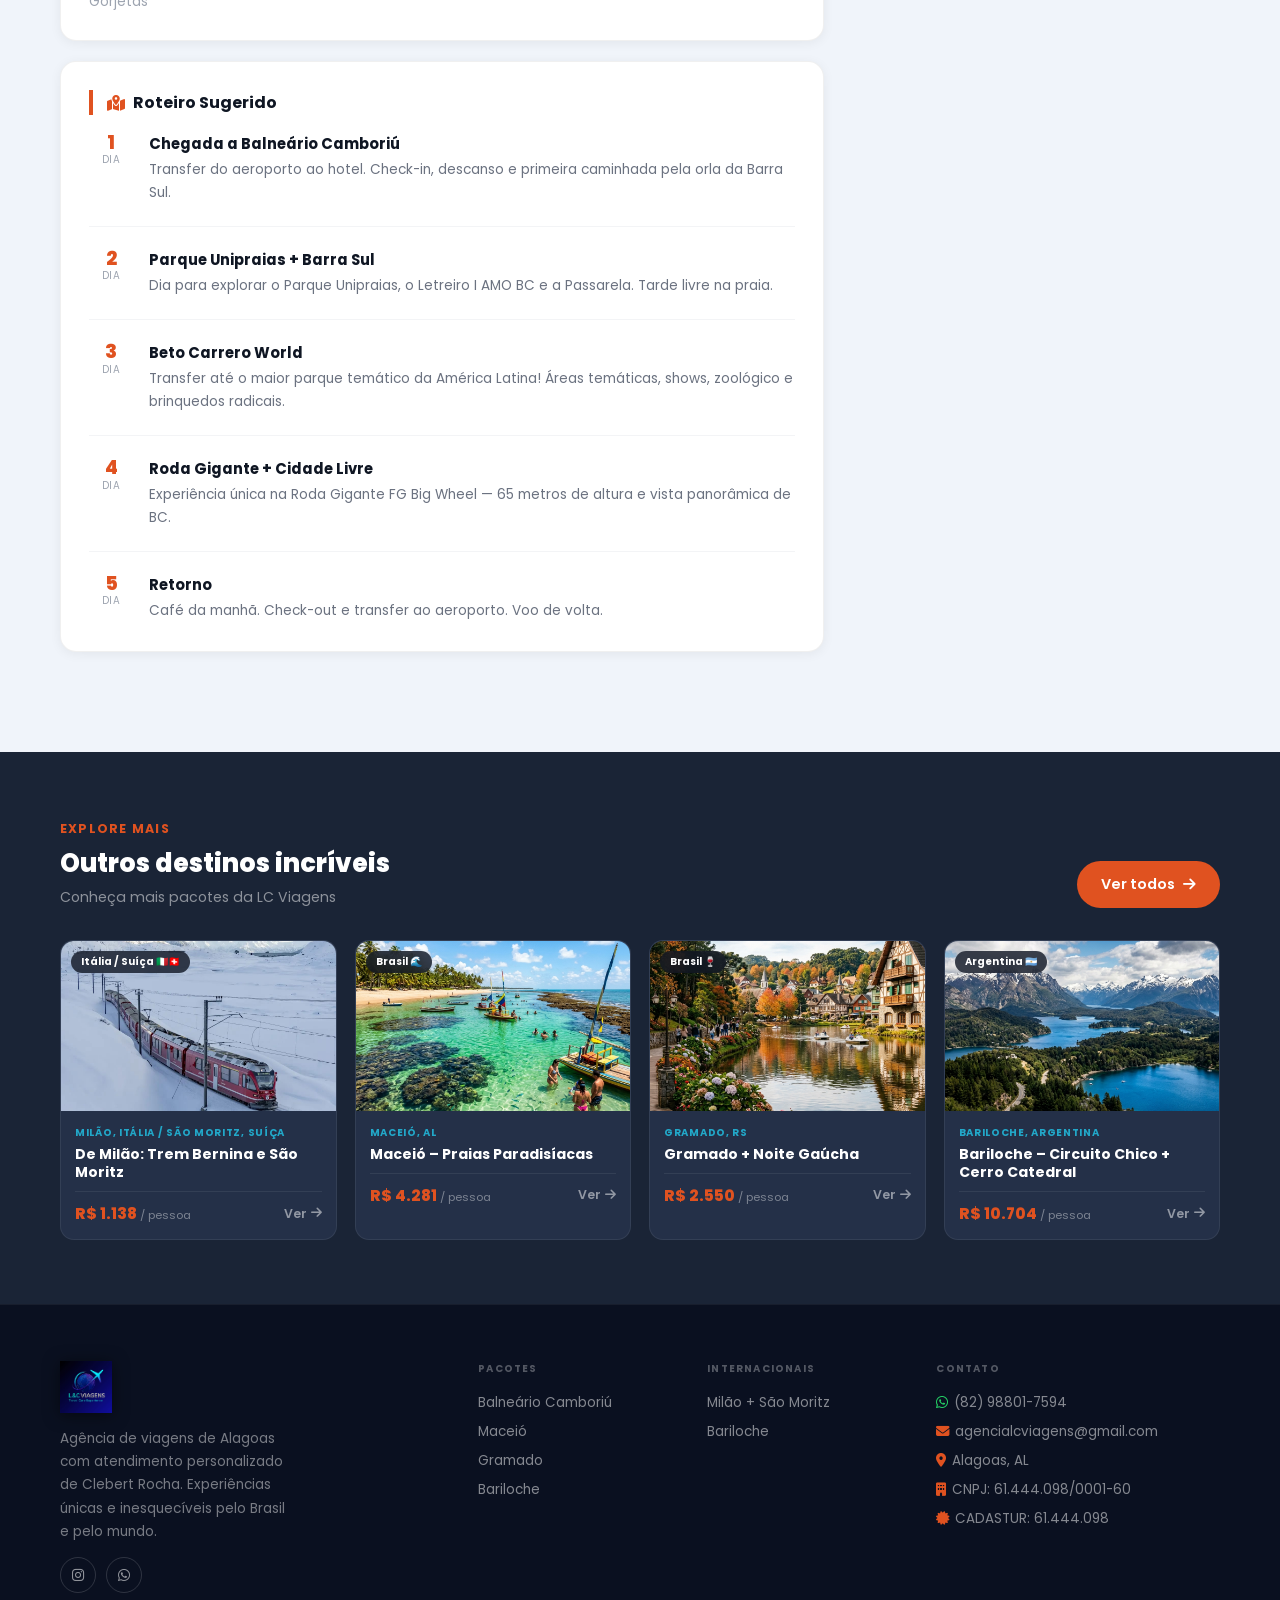
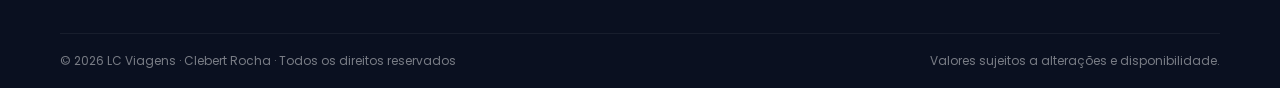
==== commit eb237eef: "Fix LC Viagens site content and admin sync" ====
--- a/pacote.html
+++ b/pacote.html
@@ -3,15 +3,15 @@
 <head>
     <meta charset="UTF-8">
     <meta name="viewport" content="width=device-width, initial-scale=1.0">
-    <title>Pacote â€” 321 GO! AgÃªncia de Viagens</title>
-    <meta name="description" content="Confira todos os detalhes deste pacote exclusivo da 321 GO! AgÃªncia de Viagens â€” PatrÃ­cia e Tatiana. Rio de Janeiro.">
+    <title>Pacote - LC Viagens</title>
+    <meta name="description" content="Confira os detalhes deste pacote da LC Viagens, agência de Clebert Rocha em Alagoas.">
     <link rel="preconnect" href="https://fonts.googleapis.com">
     <link rel="preconnect" href="https://fonts.gstatic.com" crossorigin>
     <link href="https://fonts.googleapis.com/css2?family=Poppins:ital,wght@0,300;0,400;0,500;0,600;0,700;0,800;1,300;1,400&display=swap" rel="stylesheet">
     <link rel="preload" href="https://cdnjs.cloudflare.com/ajax/libs/font-awesome/6.4.0/css/all.min.css" as="style" onload="this.onload=null;this.rel='stylesheet'">
     <noscript><link rel="stylesheet" href="https://cdnjs.cloudflare.com/ajax/libs/font-awesome/6.4.0/css/all.min.css"></noscript>
-    <script src="js/database.js"></script>
-    <script src="editor.js?v=8" defer></script>
+    <script src="js/database.js?v=20260601-2"></script>
+    <script src="editor.js?v=20260601-2" defer></script>
 
 
     <style>
@@ -235,15 +235,15 @@
     <div class="container">
         <div class="hdr-inner">
             <a href="index.html" class="hdr-logo">
-                <img src="imagens/logo_lc.jfif" alt="321 GO! AgÃªncia de Viagens">
+                <img src="imagens/logo_lc.jfif" alt="LC Viagens">
             </a>
             <nav class="hdr-nav">
-                <a href="index.html">InÃ­cio</a>
+                <a href="index.html">Início</a>
                 <a href="index.html#pacotes">Pacotes</a>
                 <a href="index.html#sobre">Sobre</a>
                 <a href="index.html#contato">Contato</a>
             </nav>
-            <a href="https://wa.me/5582988017594?text=OlÃ¡%2C+visitei+o+site+e+quero+saber+mais!" class="hdr-cta" target="_blank" rel="noopener">ï¿½ï¿½ WhatsApp</a>
+            <a href="https://wa.me/5582988017594?text=Olá%2C+visitei+o+site+e+quero+saber+mais!" class="hdr-cta" target="_blank" rel="noopener">WhatsApp</a>
             <button class="burger" id="burger" aria-label="Menu">
                 <span></span><span></span><span></span>
             </button>
@@ -251,7 +251,7 @@
     </div>
 </header>
 <nav id="mpanel">
-    <a href="index.html">InÃ­cio</a>
+    <a href="index.html">Início</a>
     <a href="index.html#pacotes">Pacotes</a>
     <a href="index.html#sobre">Sobre</a>
     <a href="index.html#contato">Contato</a>
@@ -261,24 +261,24 @@
 <div class="hero-mini">
     <div class="container">
         <div class="breadcrumb">
-            <a href="index.html">InÃ­cio</a>
+            <a href="index.html">Início</a>
             <i class="fa-solid fa-chevron-right" style="font-size:9px"></i>
             <a href="index.html#pacotes">Pacotes</a>
             <i class="fa-solid fa-chevron-right" style="font-size:9px"></i>
-            <span id="breadcrumb-title">Carregandoâ€¦</span>
+            <span id="breadcrumb-title">Carregando...</span>
         </div>
-        <div class="pkg-badge-hero" id="pkg-badge" data-eid="pkg-badge" data-elabel="Badge do Pacote">â€¦</div>
-        <h1 id="pkg-title" data-eid="pkg-title" data-elabel="TÃ­tulo do Pacote">Carregandoâ€¦</h1>
-        <p class="hero-mini-sub" id="pkg-subtitle" data-eid="pkg-subtitle" data-elabel="SubtÃ­tulo do Pacote"></p>
+        <div class="pkg-badge-hero" id="pkg-badge" data-eid="pkg-badge" data-elabel="Badge do Pacote">Oferta</div>
+        <h1 id="pkg-title" data-eid="pkg-title" data-elabel="Título do Pacote">Carregando...</h1>
+        <p class="hero-mini-sub" id="pkg-subtitle" data-eid="pkg-subtitle" data-elabel="Subtítulo do Pacote"></p>
         <div class="hero-meta">
-            <div class="meta-tag"><i class="fa-solid fa-location-dot"></i><span id="meta-loc">â€”</span></div>
-            <div class="meta-tag"><i class="fa-solid fa-moon"></i><span id="meta-dur">â€”</span></div>
+            <div class="meta-tag"><i class="fa-solid fa-location-dot"></i><span id="meta-loc" data-eid="pkg-location" data-elabel="Localização do Pacote">-</span></div>
+            <div class="meta-tag"><i class="fa-solid fa-moon"></i><span id="meta-dur" data-eid="pkg-duration" data-elabel="Duração do Pacote">-</span></div>
             <div class="meta-tag"><i class="fa-solid fa-star"></i> Atendimento personalizado</div>
         </div>
     </div>
 </div>
 
-<!-- CONTEÃšDO -->
+<!-- CONTEUDO -->
 <div class="container">
     <div class="pkg-layout">
 
@@ -288,7 +288,7 @@
             <div class="carousel" id="carousel">
                 <div class="carousel-track" id="track"></div>
                 <button class="car-btn car-prev" onclick="carMove(-1)" aria-label="Anterior"><i class="fa-solid fa-chevron-left"></i></button>
-                <button class="car-btn car-next" onclick="carMove(1)"  aria-label="PrÃ³ximo"><i class="fa-solid fa-chevron-right"></i></button>
+                <button class="car-btn car-next" onclick="carMove(1)"  aria-label="Próximo"><i class="fa-solid fa-chevron-right"></i></button>
             </div>
             <div class="car-dots" id="car-dots"></div>
             <div class="thumbs" id="thumbs"></div>
@@ -296,14 +296,14 @@
             <!-- SOBRE O DESTINO -->
             <div class="cblock" style="margin-top:28px">
                 <div class="cblock-title"><i class="fa-solid fa-earth-americas" style="color:var(--orange)"></i>Sobre o Destino</div>
-                <p class="pkg-desc" id="pkg-desc" data-eid="pkg-desc" data-elabel="DescriÃ§Ã£o do Destino">Carregandoâ€¦</p>
-            </div>
-
-            <!-- INCLUSO / NÃƒO INCLUSO -->
+                <p class="pkg-desc" id="pkg-desc" data-eid="pkg-desc" data-elabel="Descrição do Destino">Carregando...</p>
+            </div>
+
+            <!-- INCLUSO / NAO INCLUSO -->
             <div class="cblock">
-                <div class="cblock-title"><i class="fa-solid fa-list-check" style="color:var(--orange)"></i>O que estÃ¡ incluso</div>
+                <div class="cblock-title"><i class="fa-solid fa-list-check" style="color:var(--orange)"></i>O que está incluso</div>
                 <ul class="incluso-list" id="incluso-list"></ul>
-                <span class="nao-incluso-label">NÃ£o incluso:</span>
+                <span class="nao-incluso-label">Não incluso:</span>
                 <ul class="nao-incluso-list" id="nao-incluso-list"></ul>
             </div>
 
@@ -317,25 +317,25 @@
         <!-- SIDEBAR -->
         <aside class="sidebar">
             <div class="price-card">
-                <div class="price-badge" id="sb-badge">â€¦</div>
+                <div class="price-badge" id="sb-badge">Oferta</div>
                 <p class="price-from">A partir de (PIX):</p>
-                <div class="price-num" id="price-num" data-eid="pkg-price" data-elabel="PreÃ§o do Pacote">R$ â€”</div>
-                <p class="price-pix" id="price-pix-info" data-eid="pkg-price-cartao" data-elabel="PreÃ§o no CartÃ£o"></p>
+                <div class="price-num" id="price-num" data-eid="pkg-price" data-elabel="Preço do Pacote">R$ -</div>
+                <p class="price-pix" id="price-pix-info" data-eid="pkg-price-cartao" data-elabel="Preço no Cartão"></p>
                 <p class="price-parc" id="price-parc" data-eid="pkg-parcelas" data-elabel="Parcelas"></p>
                 <div class="price-meta">
-                    <div class="pm-row"><i class="fa-solid fa-location-dot"></i><span id="sb-loc">â€”</span></div>
-                    <div class="pm-row"><i class="fa-solid fa-moon"></i><span id="sb-dur">â€”</span></div>
-                    <div class="pm-row"><i class="fa-solid fa-credit-card"></i><span data-eid="pkg-parcelamento" data-elabel="Info Parcelamento">AtÃ© 10x sem juros</span></div>
+                    <div class="pm-row"><i class="fa-solid fa-location-dot"></i><span id="sb-loc" data-eid="pkg-location" data-elabel="Localização do Pacote">-</span></div>
+                    <div class="pm-row"><i class="fa-solid fa-moon"></i><span id="sb-dur" data-eid="pkg-duration" data-elabel="Duração do Pacote">-</span></div>
+                    <div class="pm-row"><i class="fa-solid fa-credit-card"></i><span data-eid="pkg-parcelamento" data-elabel="Info Parcelamento">Até 10x sem juros</span></div>
                     <div class="pm-row"><i class="fa-solid fa-tag"></i><span data-eid="pkg-desconto" data-elabel="Desconto / Oferta">5% OFF no PIX</span></div>
-                    <div class="pm-row"><i class="fa-solid fa-headset"></i><span data-eid="pkg-atendimento" data-elabel="Atendimento">PatrÃ­cia e Tatiana â€” RJ</span></div>
+                    <div class="pm-row"><i class="fa-solid fa-headset"></i><span data-eid="pkg-atendimento" data-elabel="Atendimento">Atendimento personalizado com Clebert Rocha</span></div>
                 </div>
-                <a href="#" id="btn-wa" class="btn btn-wa" style="font-size:.95rem;height:50px;margin-bottom:10px;" data-eid="pkg-btn-wa" data-elabel="BotÃ£o WhatsApp â€“ Reserva">
+                <a href="#" id="btn-wa" class="btn btn-wa" style="font-size:.95rem;height:50px;margin-bottom:10px;" data-eid="pkg-btn-wa" data-elabel="Botão WhatsApp - Reserva">
                     <i class="fab fa-whatsapp"></i> Reservar pelo WhatsApp
                 </a>
                 <a href="index.html#contato" class="btn btn-outline">
                     <i class="fa-solid fa-envelope"></i> Falar por E-mail
                 </a>
-                <p class="price-note">*Valores por pessoa, sujeitos Ã  disponibilidade. CondiÃ§Ãµes: <strong>agencialcviagens@gmail.com</strong></p>
+                <p class="price-note">*Valores por pessoa, sujeitos à disponibilidade. Condições: <strong>agencialcviagens@gmail.com</strong></p>
             </div>
         </aside>
 
@@ -347,9 +347,9 @@
     <div class="container">
         <div class="outros-hdr">
             <div>
-                <p style="font-size:.78rem;color:var(--orange);text-transform:uppercase;font-weight:700;letter-spacing:.1em;margin-bottom:6px">âœˆ Explore mais</p>
-                <h2>Outros destinos incrÃ­veis</h2>
-                <p>ConheÃ§a mais pacotes da 321 GO!</p>
+                <p style="font-size:.78rem;color:var(--orange);text-transform:uppercase;font-weight:700;letter-spacing:.1em;margin-bottom:6px">Explore mais</p>
+                <h2>Outros destinos incríveis</h2>
+                <p>Conheça mais pacotes da LC Viagens</p>
             </div>
             <a href="index.html#pacotes" class="btn btn-orange" style="flex-shrink:0">Ver todos <i class="fa-solid fa-arrow-right"></i></a>
         </div>
@@ -362,8 +362,8 @@
     <div class="container">
         <div class="ft-top">
             <div class="ft-brand">
-                <img src="imagens/logo_lc.jfif" alt="321 GO!" class="ft-logo">
-                <p>AgÃªncia de viagens do Rio. PatrÃ­cia e Tatiana â€” experiÃªncias Ãºnicas e inesquecÃ­veis pelo Brasil e pelo mundo.</p>
+                <img src="imagens/logo_lc.jfif" alt="LC Viagens" class="ft-logo">
+                <p>Agência de viagens de Alagoas com atendimento personalizado de Clebert Rocha. Experiências únicas e inesquecíveis pelo Brasil e pelo mundo.</p>
                 <div style="display:flex;gap:10px;margin-top:14px">
                     <a href="https://instagram.com/lc_viagenss" target="_blank" style="width:36px;height:36px;border-radius:50%;border:1px solid rgba(255,255,255,.15);display:flex;align-items:center;justify-content:center;color:rgba(255,255,255,.55);font-size:14px;transition:all .2s" aria-label="Instagram">
                         <i class="fab fa-instagram"></i></a>
@@ -374,43 +374,39 @@
             <div>
                 <h5>Pacotes</h5>
                 <div class="ft-links">
-                    <a href="pacote.html?id=balneario">BalneÃ¡rio CamboriÃº</a>
-                    <a href="pacote.html?id=maceio">MaceiÃ³</a>
-                    <a href="pacote.html?id=curitiba">Curitiba</a>
+                    <a href="pacote.html?id=balneario">Balneário Camboriú</a>
+                    <a href="pacote.html?id=maceio">Maceió</a>
                     <a href="pacote.html?id=gramado">Gramado</a>
                     <a href="pacote.html?id=bariloche">Bariloche</a>
-                    <a href="pacote.html?id=porto">Porto Seguro</a>
                 </div>
             </div>
             <div>
-                <h5>Copa 2026 ðŸ†</h5>
+                <h5>Internacionais</h5>
                 <div class="ft-links">
-                    <a href="pacote.html?id=copa_mexico">Cidade do MÃ©xico</a>
-                    <a href="pacote.html?id=copa_miami">Miami + Orlando</a>
-                    <a href="pacote.html?id=copa_ny">Nova York Premium</a>
-                    <a href="pacote.html?id=copa_cancun">MÃ©xico + CancÃºn</a>
-                    <a href="pacote.html?id=copa_final">Final da Copa</a>
+                    <a href="pacote.html?id=milao_bernina">Milão + São Moritz</a>
+                    <a href="pacote.html?id=bariloche">Bariloche</a>
                 </div>
             </div>
             <div>
                 <h5>Contato</h5>
                 <div class="ft-links">
-                    <a href="https://wa.me/5582988017594"><i class="fab fa-whatsapp" style="color:var(--wa);margin-right:6px"></i>(21) 96650-1302</a>
-                    <span><i class="fa-solid fa-phone" style="color:var(--orange);margin-right:6px"></i>(21) 99095-0961</span>
+                    <a href="https://wa.me/5582988017594"><i class="fab fa-whatsapp" style="color:var(--wa);margin-right:6px"></i>(82) 98801-7594</a>
                     <span><i class="fa-solid fa-envelope" style="color:var(--orange);margin-right:6px"></i>agencialcviagens@gmail.com</span>
                     <span><i class="fa-solid fa-location-dot" style="color:var(--orange);margin-right:6px"></i>Alagoas, AL</span>
+                    <span><i class="fa-solid fa-building" style="color:var(--orange);margin-right:6px"></i>CNPJ: 61.444.098/0001-60</span>
+                    <span><i class="fa-solid fa-certificate" style="color:var(--orange);margin-right:6px"></i>CADASTUR: 61.444.098</span>
                 </div>
             </div>
         </div>
         <div class="ft-bottom">
-            <span>Â© 2026 321 GO! AgÃªncia de Viagens Â· PatrÃ­cia e Tatiana Â· Todos os direitos Reservados</span>
-            <span>Valores sujeitos a alteraÃ§Ãµes e disponibilidade.</span>
+            <span>© 2026 LC Viagens · Clebert Rocha · Todos os direitos reservados</span>
+            <span>Valores sujeitos a alterações e disponibilidade.</span>
         </div>
     </div>
 </footer>
 
 <!-- WA FLOAT -->
-<a href="https://wa.me/5582988017594?text=OlÃ¡%2C+gostaria+de+saber+mais+sobre+os+pacotes!" class="wa-float" target="_blank" rel="noopener" aria-label="WhatsApp">
+<a href="https://wa.me/5582988017594?text=Olá%2C+gostaria+de+saber+mais+sobre+os+pacotes!" class="wa-float" target="_blank" rel="noopener" aria-label="WhatsApp">
     <i class="fab fa-whatsapp" style="font-size:1.3rem"></i>
     <span>Fale Conosco</span>
 </a>
@@ -420,12 +416,18 @@
 document.addEventListener('DOMContentLoaded', async () => {
 
     const id = new URLSearchParams(location.search).get('id') || 'balneario';
-
-    // 1. Busca CMS do servidor (sempre, nÃ£o sÃ³ para pacotes novos)
+    const safeJson = async (response) => {
+        const contentType = response.headers.get('content-type') || '';
+        if (!response.ok || !contentType.includes('application/json')) return {};
+        const data = await response.json();
+        return data && typeof data === 'object' ? data : {};
+    };
+
+    // 1. Busca CMS do servidor (sempre, não só para pacotes novos)
     let srvCms = {};
     try {
         const r = await fetch('/api/content?_=' + Date.now());
-        if (r.ok) srvCms = await r.json();
+        srvCms = await safeJson(r);
     } catch (_) {}
 
     // 2. Mescla com rascunho local (admin em modo editor)
@@ -437,10 +439,10 @@
     // CMS final = servidor + rascunho local (local tem prioridade)
     const cms = Object.assign({}, srvCms, localCms);
 
-    // ExpÃµe globalmente para o editor.js usar
+    // Expõe globalmente para o editor.js usar
     window.__LC_SRV_CMS = srvCms;
 
-    // 3. Aplica __db_overrides ao DB â€” FONTE ÃšNICA DE VERDADE
+    // 3. Aplica __db_overrides ao DB - FONTE ÚNICA DE VERDADE
     // Isso garante que pacote.html mostre os mesmos valores que a home
     if (cms.__db_overrides && typeof cms.__db_overrides === 'object') {
         Object.entries(cms.__db_overrides).forEach(([pkgId, overrides]) => {
@@ -451,25 +453,52 @@
     }
 
     // 4. Mescla pacotes novos criados pelo editor
+    const removedPackages = new Set(Array.isArray(cms.__removed_packages) ? cms.__removed_packages : []);
+    const removedCards = Array.isArray(cms.__removed_cards) ? cms.__removed_cards : [];
+    removedCards.forEach(cardId => {
+        const pkgId = cardId.replace(/^card-new-/, '').replace(/^card-/, '');
+        if (pkgId) removedPackages.add(pkgId);
+    });
+
     if (cms.__new_packages && typeof cms.__new_packages === 'object') {
         Object.entries(cms.__new_packages).forEach(([pkgId, pkg]) => {
+            if (removedPackages.has(pkgId)) return;
             if (!pkg.category) pkg.category = 'nacional';
             DB[pkgId] = pkg;
         });
     }
 
-    // 5. Renderiza o pacote com o DB jÃ¡ atualizado
-    renderPacote(id, cms);
+    if (removedPackages.has(id) || !DB[id]) {
+        renderPacoteIndisponivel(id);
+        applyPacoteCmsOverrides(id, cms);
+        return;
+    }
+
+    // 5. Renderiza o pacote com o DB já atualizado
+    renderPacote(id, cms, removedPackages);
 
     // 6. Aplica overrides de texto/imagem do CMS nos elementos renderizados
     applyPacoteCmsOverrides(id, cms);
 });
 
-function renderPacote(id, cms) {
+function renderPacoteIndisponivel(id) {
+    document.title = 'Pacote indisponível - LC Viagens';
+    document.getElementById('breadcrumb-title').textContent = 'Pacote indisponível';
+    document.getElementById('pkg-title').textContent = 'Pacote indisponível';
+    document.getElementById('pkg-subtitle').textContent = 'Este pacote foi removido ou ainda não está publicado.';
+    document.getElementById('pkg-badge').textContent = 'Aviso';
+    document.getElementById('sb-badge').textContent = 'Aviso';
+    document.getElementById('pkg-desc').textContent = 'Volte para a página inicial e escolha um pacote publicado pela LC Viagens.';
+    document.getElementById('btn-wa').href = `https://wa.me/${SITE.whatsapp}`;
+    document.getElementById('price-num').textContent = 'R$ -';
+}
+
+function renderPacote(id, cms, removedPackages) {
     cms = cms || {};
-    const pkg = DB[id] || DB.balneario;
-
-    // Helper: lÃª valor do CMS se existir, senÃ£o usa o DB
+    removedPackages = removedPackages || new Set();
+    const pkg = DB[id];
+
+    // Helper: lê valor do CMS se existir, senão usa o DB
     // Suporta tanto "gramado-pkg-price" (pacote.html) quanto "pix-gramado" (home)
     function cmsText(eid) {
         const d = cms[eid];
@@ -486,9 +515,11 @@
     // Prefixar eids com ID do pacote
     ['pkg-badge','pkg-title','pkg-subtitle','pkg-desc',
      'pkg-price','pkg-price-cartao','pkg-parcelas','pkg-btn-wa',
-     'pkg-parcelamento','pkg-desconto','pkg-atendimento'].forEach(function(eid) {
-        const el = document.querySelector('[data-eid="' + eid + '"]');
-        if (el) el.dataset.eid = id + '-' + eid;
+     'pkg-parcelamento','pkg-desconto','pkg-atendimento',
+     'pkg-location','pkg-duration'].forEach(function(eid) {
+        document.querySelectorAll('[data-eid="' + eid + '"]').forEach(function(el) {
+            el.dataset.eid = id + '-' + eid;
+        });
     });
 
     // Valores com prioridade: CMS > DB
@@ -499,39 +530,41 @@
     const subtitle   = cmsText(id+'-pkg-subtitle')    || pkg.subtitle;
     const badge      = cmsText(id+'-pkg-badge')       || pkg.badge;
     const desc       = cmsText(id+'-pkg-desc')        || pkg.desc;
-
-    document.title = title + ' â€” 321 GO! AgÃªncia de Viagens';
+    const locationTxt= cmsText(id+'-pkg-location')    || pkg.location;
+    const durationTxt= cmsText(id+'-pkg-duration')    || pkg.duration;
+
+    document.title = title + ' - LC Viagens';
     document.getElementById('breadcrumb-title').textContent = title;
     document.getElementById('pkg-title').textContent        = title;
     document.getElementById('pkg-subtitle').textContent     = subtitle;
     document.getElementById('pkg-badge').textContent        = badge;
     document.getElementById('sb-badge').textContent         = badge;
-    document.getElementById('meta-loc').textContent         = pkg.location;
-    document.getElementById('meta-dur').textContent         = pkg.duration;
+    document.getElementById('meta-loc').textContent         = locationTxt;
+    document.getElementById('meta-dur').textContent         = durationTxt;
     document.getElementById('pkg-desc').textContent         = desc;
-    document.getElementById('sb-loc').textContent           = pkg.location;
-    document.getElementById('sb-dur').textContent           = pkg.duration;
+    document.getElementById('sb-loc').textContent           = locationTxt;
+    document.getElementById('sb-dur').textContent           = durationTxt;
     document.getElementById('price-num').textContent        = 'R$ ' + price;
     document.getElementById('price-parc').innerHTML         = 'ou <strong>' + parcelas + '</strong>';
     if (priceCartao) {
-        // priceCartao pode ser "2.550,50" (do DB) ou "No cartÃ£o: R$ 2.550,50" (do CMS antigo)
-        const numOnly = priceCartao.replace(/^No cart[aÃ£]o:\s*/i,'').replace(/^R\$\s*/,'').replace(/<[^>]+>/g,'').trim();
-        document.getElementById('price-pix-info').innerHTML = 'No cartÃ£o: <strong>R$ ' + numOnly + '</strong>';
-    }
-
-    // â”€â”€ WhatsApp â”€â”€
+        // priceCartao pode ser "2.550,50" (do DB) ou "No cartão: R$ 2.550,50" (do CMS antigo)
+        const numOnly = priceCartao.replace(/^No cart[aã]o:\s*/i,'').replace(/^R\$\s*/,'').replace(/<[^>]+>/g,'').trim();
+        document.getElementById('price-pix-info').innerHTML = 'No cartão: <strong>R$ ' + numOnly + '</strong>';
+    }
+
+    // WhatsApp
     const waMsg = encodeURIComponent(
-        `OlÃ¡, PatrÃ­cia e Tatiana! 321 GO!\n\n` +
+        `Olá, Clebert! Gostaria de saber mais pela LC Viagens.\n\n` +
         `Tenho interesse no pacote *${pkg.title}*\n\n` +
-        `ðŸ“ Destino: ${pkg.location}\n` +
-        `ðŸŒ™ PerÃ­odo: ${pkg.duration}\n` +
-        `ðŸ‘¥ Qtd de Pessoas: \n` +
-        `ðŸ“… Data Pretendida: \n\n` +
+        `Destino: ${locationTxt}\n` +
+        `Período: ${durationTxt}\n` +
+        `Qtd de pessoas: \n` +
+        `Data pretendida: \n\n` +
         `Vim pelo site e aguardo retorno!`
     );
     document.getElementById('btn-wa').href = `https://wa.me/${SITE.whatsapp}?text=${waMsg}`;
 
-    // â”€â”€ Carrossel â”€â”€
+    // Carrossel
     const track  = document.getElementById('track');
     const dotsEl = document.getElementById('car-dots');
     const thumbsEl = document.getElementById('thumbs');
@@ -545,7 +578,7 @@
         img.src = src; img.alt = pkg.title + ' ' + (i+1);
         img.loading = i === 0 ? 'eager' : 'lazy';
         img.dataset.eid = eid;
-        img.dataset.elabel = pkg.title + ' â€“ Foto ' + (i+1);
+        img.dataset.elabel = pkg.title + ' - Foto ' + (i+1);
         slide.appendChild(img); track.appendChild(slide);
 
         const dot = document.createElement('div');
@@ -577,7 +610,7 @@
         if (Math.abs(diff) > 40) carMove(diff > 0 ? 1 : -1);
     });
 
-    // â”€â”€ Incluso / NÃ£o incluso â”€â”€
+    // Incluso / Não incluso
     const inclEl = document.getElementById('incluso-list');
     pkg.incluso.forEach((item, idx) => {
         const li = document.createElement('li');
@@ -593,25 +626,28 @@
         const nEl = document.getElementById('nao-incluso-list');
         pkg.nao_incluso.forEach(item => {
             const li = document.createElement('li');
-            li.innerHTML = `<i class="fa-solid fa-circle-xmark"></i> ${item}`;
+            li.dataset.eid    = id + '-nao-incluso-' + nEl.children.length;
+            li.dataset.elabel = 'Não incluso ' + (nEl.children.length + 1);
+            li.className = 'go-incluso';
+            li.textContent = item;
             nEl.appendChild(li);
         });
     }
 
-    // â”€â”€ Roteiro â”€â”€
+    // Roteiro
     const rotEl = document.getElementById('roteiro-list');
     pkg.roteiro.forEach((r, i) => {
         const div = document.createElement('div');
         div.className = 'rot-item';
-        const num = r.dia.replace('â”¬â•‘ Dia','').replace('st','').replace('nd','').replace('rd','').replace('th','').trim();
+        const num = r.dia.replace('º Dia','').replace('Dia','').replace('st','').replace('nd','').replace('rd','').replace('th','').trim();
         div.innerHTML = `
             <div class="rot-day">
-                <div class="rot-day-num">${num}</div>
+                <div class="rot-day-num" data-eid="${id}-roteiro-${i}-dia" data-elabel="Roteiro ${i + 1} - Dia">${num}</div>
                 <div class="rot-day-lbl">dia</div>
             </div>
             <div class="rot-body">
-                <h4>${r.title}</h4>
-                <p>${r.desc}</p>
+                <h4 data-eid="${id}-roteiro-${i}-title" data-elabel="Roteiro ${i + 1} - Título">${r.title}</h4>
+                <p data-eid="${id}-roteiro-${i}-desc" data-elabel="Roteiro ${i + 1} - Descrição">${r.desc}</p>
             </div>`;
         rotEl.appendChild(div);
     });
@@ -619,7 +655,7 @@
     // Usa o mapa de imagens centralizado do database.js
     const thumbMap = (typeof THUMB !== 'undefined') ? THUMB : {};
 
-    const outros = Object.keys(DB).filter(k => k !== id).slice(0, 4);
+    const outros = Object.keys(DB).filter(k => k !== id && !removedPackages.has(k)).slice(0, 4);
 
     const cardsEl = document.getElementById('outros-cards');
     outros.forEach(k => {
@@ -644,8 +680,8 @@
     });
 } // fim renderPacote
 
-// â”€â”€ Aplica overrides do CMS nos elementos apÃ³s renderizar (editor visual) â”€â”€
-// NecessÃ¡rio para que o editor mostre os valores corretos ao abrir a pÃ¡gina
+// Aplica overrides do CMS nos elementos após renderizar (editor visual)
+// Necessário para que o editor mostre os valores corretos ao abrir a página
 function applyPacoteCmsOverrides(id, cms) {
     try {
         if (!cms) {
@@ -664,7 +700,7 @@
     } catch (_) {}
 }
 
-// â”€â”€ Mobile menu â”€â”€
+// Mobile menu
 const burger = document.getElementById('burger');
 const panel  = document.getElementById('mpanel');
 burger.addEventListener('click', () => {
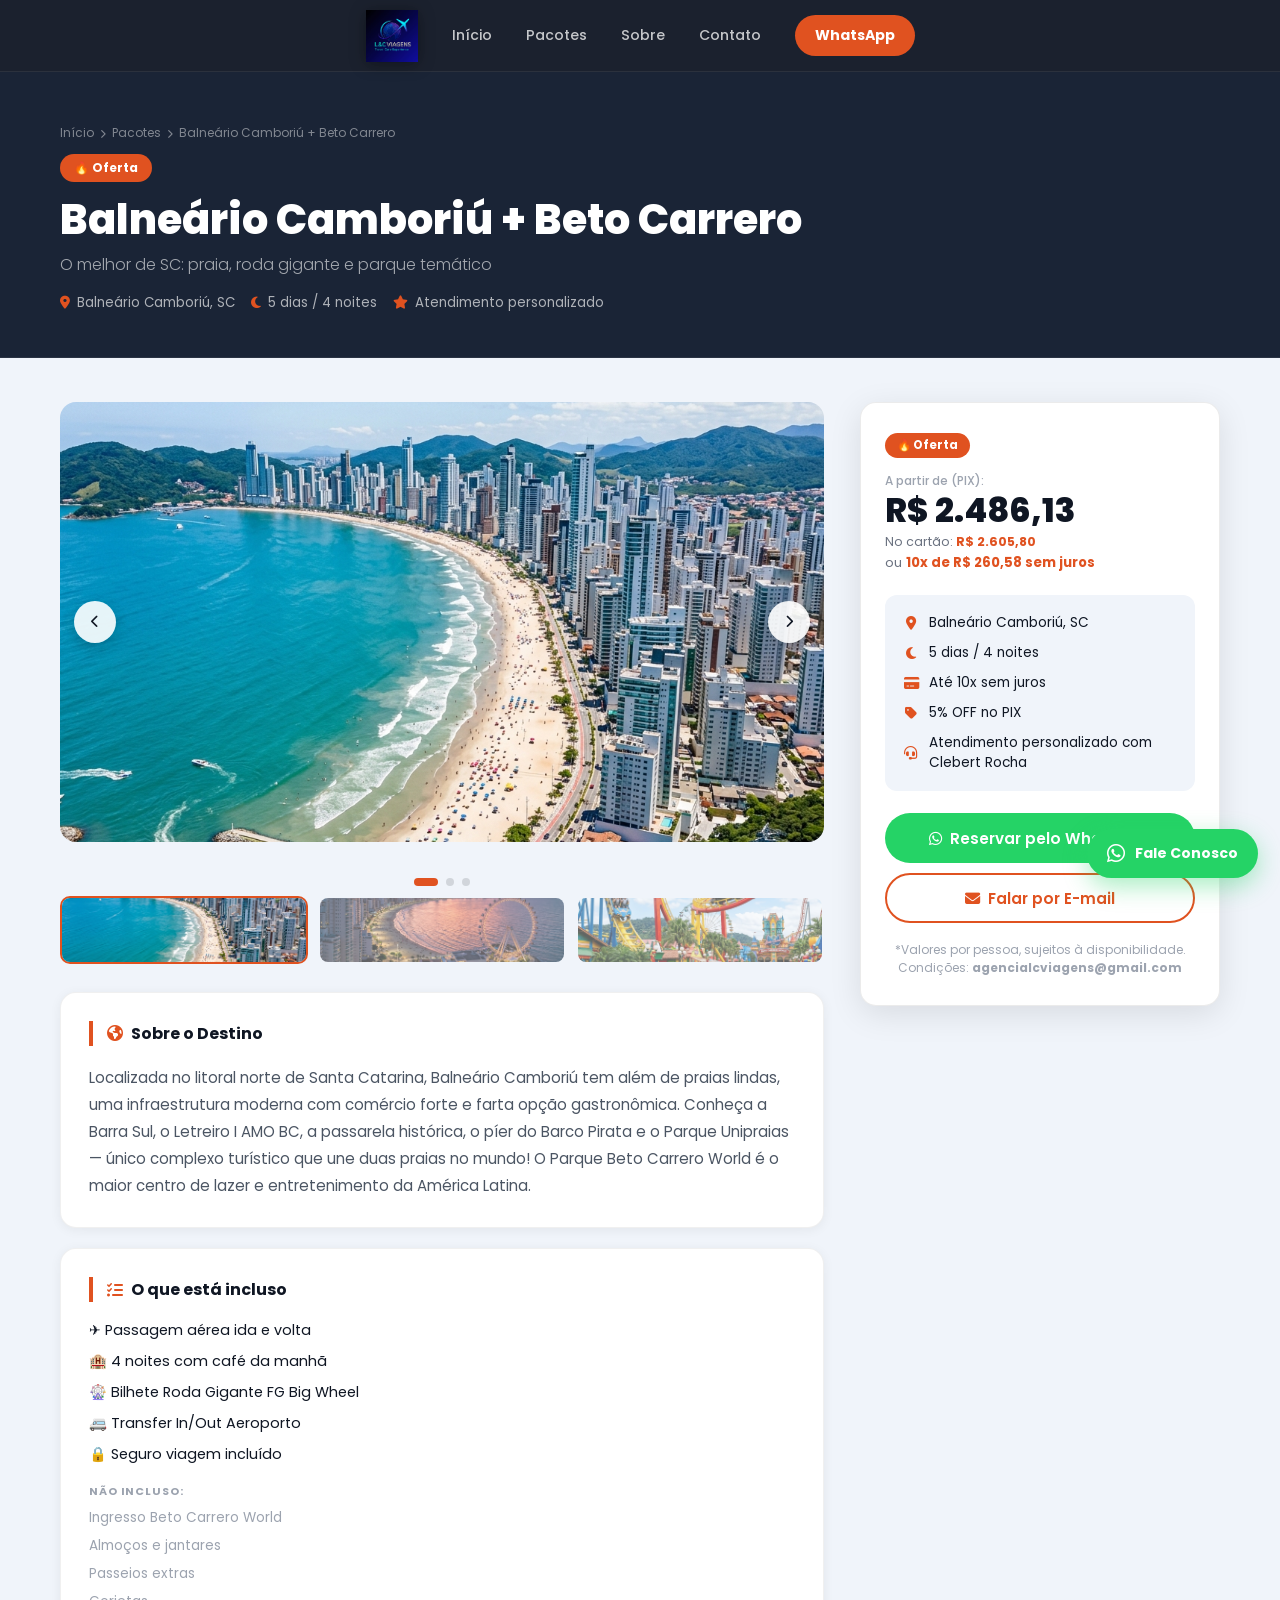
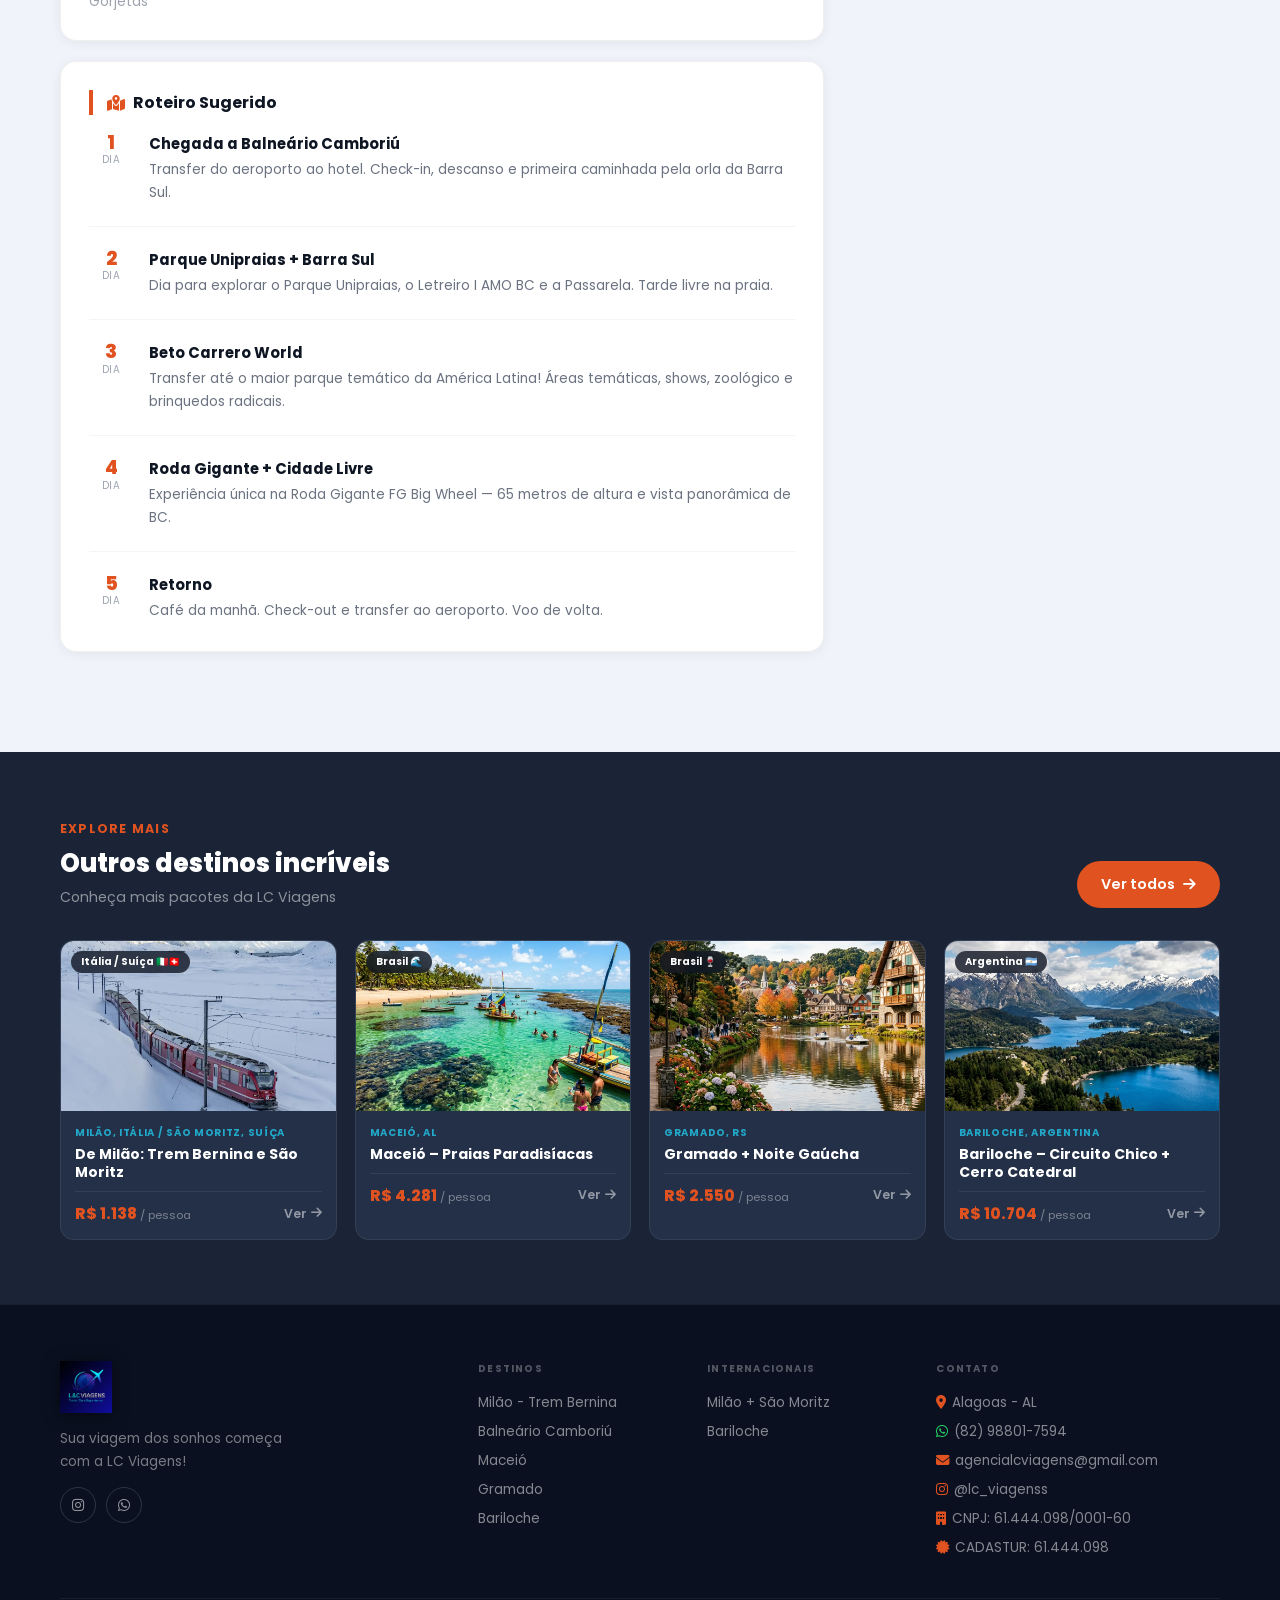
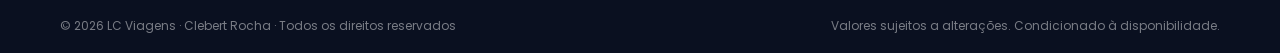
==== commit 6637ab3f: "Corrige sincronizacao e imagens dos pacotes" ====
--- a/pacote.html
+++ b/pacote.html
@@ -358,22 +358,23 @@
 </section>
 
 <!-- FOOTER -->
-<footer>
+<footer class="pkg-footer">
     <div class="container">
         <div class="ft-top">
             <div class="ft-brand">
-                <img src="imagens/logo_lc.jfif" alt="LC Viagens" class="ft-logo">
-                <p>Agência de viagens de Alagoas com atendimento personalizado de Clebert Rocha. Experiências únicas e inesquecíveis pelo Brasil e pelo mundo.</p>
+                <img src="imagens/logo_lc.jfif" alt="LC Viagens" class="ft-logo" data-eid="footer-logo" data-elabel="Logo - Footer">
+                <p data-eid="footer-tagline" data-elabel="Tagline - Footer">Sua viagem dos sonhos começa com a LC Viagens!</p>
                 <div style="display:flex;gap:10px;margin-top:14px">
-                    <a href="https://instagram.com/lc_viagenss" target="_blank" style="width:36px;height:36px;border-radius:50%;border:1px solid rgba(255,255,255,.15);display:flex;align-items:center;justify-content:center;color:rgba(255,255,255,.55);font-size:14px;transition:all .2s" aria-label="Instagram">
+                    <a href="https://instagram.com/lc_viagenss" target="_blank" rel="noopener" style="width:36px;height:36px;border-radius:50%;border:1px solid rgba(255,255,255,.15);display:flex;align-items:center;justify-content:center;color:rgba(255,255,255,.55);font-size:14px;transition:all .2s" aria-label="Instagram">
                         <i class="fab fa-instagram"></i></a>
-                    <a href="https://wa.me/5582988017594" style="width:36px;height:36px;border-radius:50%;border:1px solid rgba(255,255,255,.15);display:flex;align-items:center;justify-content:center;color:rgba(255,255,255,.55);font-size:14px;transition:all .2s" aria-label="WhatsApp">
+                    <a href="https://wa.me/5582988017594" target="_blank" rel="noopener" style="width:36px;height:36px;border-radius:50%;border:1px solid rgba(255,255,255,.15);display:flex;align-items:center;justify-content:center;color:rgba(255,255,255,.55);font-size:14px;transition:all .2s" aria-label="WhatsApp">
                         <i class="fab fa-whatsapp"></i></a>
                 </div>
             </div>
             <div>
-                <h5>Pacotes</h5>
+                <h5 data-eid="footer-col2-titulo" data-elabel="Título Coluna 2 - Footer">Destinos</h5>
                 <div class="ft-links">
+                    <a href="pacote.html?id=milao_bernina">Milão - Trem Bernina</a>
                     <a href="pacote.html?id=balneario">Balneário Camboriú</a>
                     <a href="pacote.html?id=maceio">Maceió</a>
                     <a href="pacote.html?id=gramado">Gramado</a>
@@ -381,26 +382,27 @@
                 </div>
             </div>
             <div>
-                <h5>Internacionais</h5>
+                <h5 data-eid="footer-col3-titulo" data-elabel="Título Coluna 3 - Footer">Internacionais</h5>
                 <div class="ft-links">
                     <a href="pacote.html?id=milao_bernina">Milão + São Moritz</a>
                     <a href="pacote.html?id=bariloche">Bariloche</a>
                 </div>
             </div>
             <div>
-                <h5>Contato</h5>
+                <h5 data-eid="footer-col4-titulo" data-elabel="Título Coluna 4 - Footer">Contato</h5>
                 <div class="ft-links">
-                    <a href="https://wa.me/5582988017594"><i class="fab fa-whatsapp" style="color:var(--wa);margin-right:6px"></i>(82) 98801-7594</a>
-                    <span><i class="fa-solid fa-envelope" style="color:var(--orange);margin-right:6px"></i>agencialcviagens@gmail.com</span>
-                    <span><i class="fa-solid fa-location-dot" style="color:var(--orange);margin-right:6px"></i>Alagoas, AL</span>
-                    <span><i class="fa-solid fa-building" style="color:var(--orange);margin-right:6px"></i>CNPJ: 61.444.098/0001-60</span>
-                    <span><i class="fa-solid fa-certificate" style="color:var(--orange);margin-right:6px"></i>CADASTUR: 61.444.098</span>
+                    <span data-eid="footer-endereco" data-elabel="Endereço - Footer"><i class="fa-solid fa-location-dot" style="color:var(--orange);margin-right:6px"></i>Alagoas - AL</span>
+                    <a href="https://wa.me/5582988017594" target="_blank" rel="noopener" data-eid="footer-tel1" data-elabel="Telefone 1 - Footer"><i class="fab fa-whatsapp" style="color:var(--wa);margin-right:6px"></i>(82) 98801-7594</a>
+                    <span data-eid="footer-email" data-elabel="E-mail - Footer"><i class="fa-solid fa-envelope" style="color:var(--orange);margin-right:6px"></i>agencialcviagens@gmail.com</span>
+                    <span data-eid="footer-insta" data-elabel="Instagram - Footer"><i class="fab fa-instagram" style="color:var(--orange);margin-right:6px"></i>@lc_viagenss</span>
+                    <span data-eid="footer-cnpj" data-elabel="CNPJ - Footer"><i class="fa-solid fa-building" style="color:var(--orange);margin-right:6px"></i>CNPJ: 61.444.098/0001-60</span>
+                    <span data-eid="footer-cadastur" data-elabel="CADASTUR - Footer"><i class="fa-solid fa-certificate" style="color:var(--orange);margin-right:6px"></i>CADASTUR: 61.444.098</span>
                 </div>
             </div>
         </div>
         <div class="ft-bottom">
-            <span>© 2026 LC Viagens · Clebert Rocha · Todos os direitos reservados</span>
-            <span>Valores sujeitos a alterações e disponibilidade.</span>
+            <span data-eid="footer-copyright" data-elabel="Copyright - Footer">© 2026 LC Viagens · Clebert Rocha · Todos os direitos reservados</span>
+            <span data-eid="footer-disclaimer" data-elabel="Aviso Legal - Footer">Valores sujeitos a alterações. Condicionado à disponibilidade.</span>
         </div>
     </div>
 </footer>
@@ -665,7 +667,7 @@
         card.className = 'card-link';
         card.innerHTML = `
             <div class="card-img">
-                <img src="${thumbMap[k]||pkg.images[0]}" alt="${p.title}" loading="lazy">
+                <img src="${thumbMap[k] || (p.images && p.images[0]) || 'imagens/balneario_camboriu.jpg'}" alt="${p.title}" loading="lazy">
                 <div class="card-flag">${p.flag}</div>
             </div>
             <div class="card-body">
